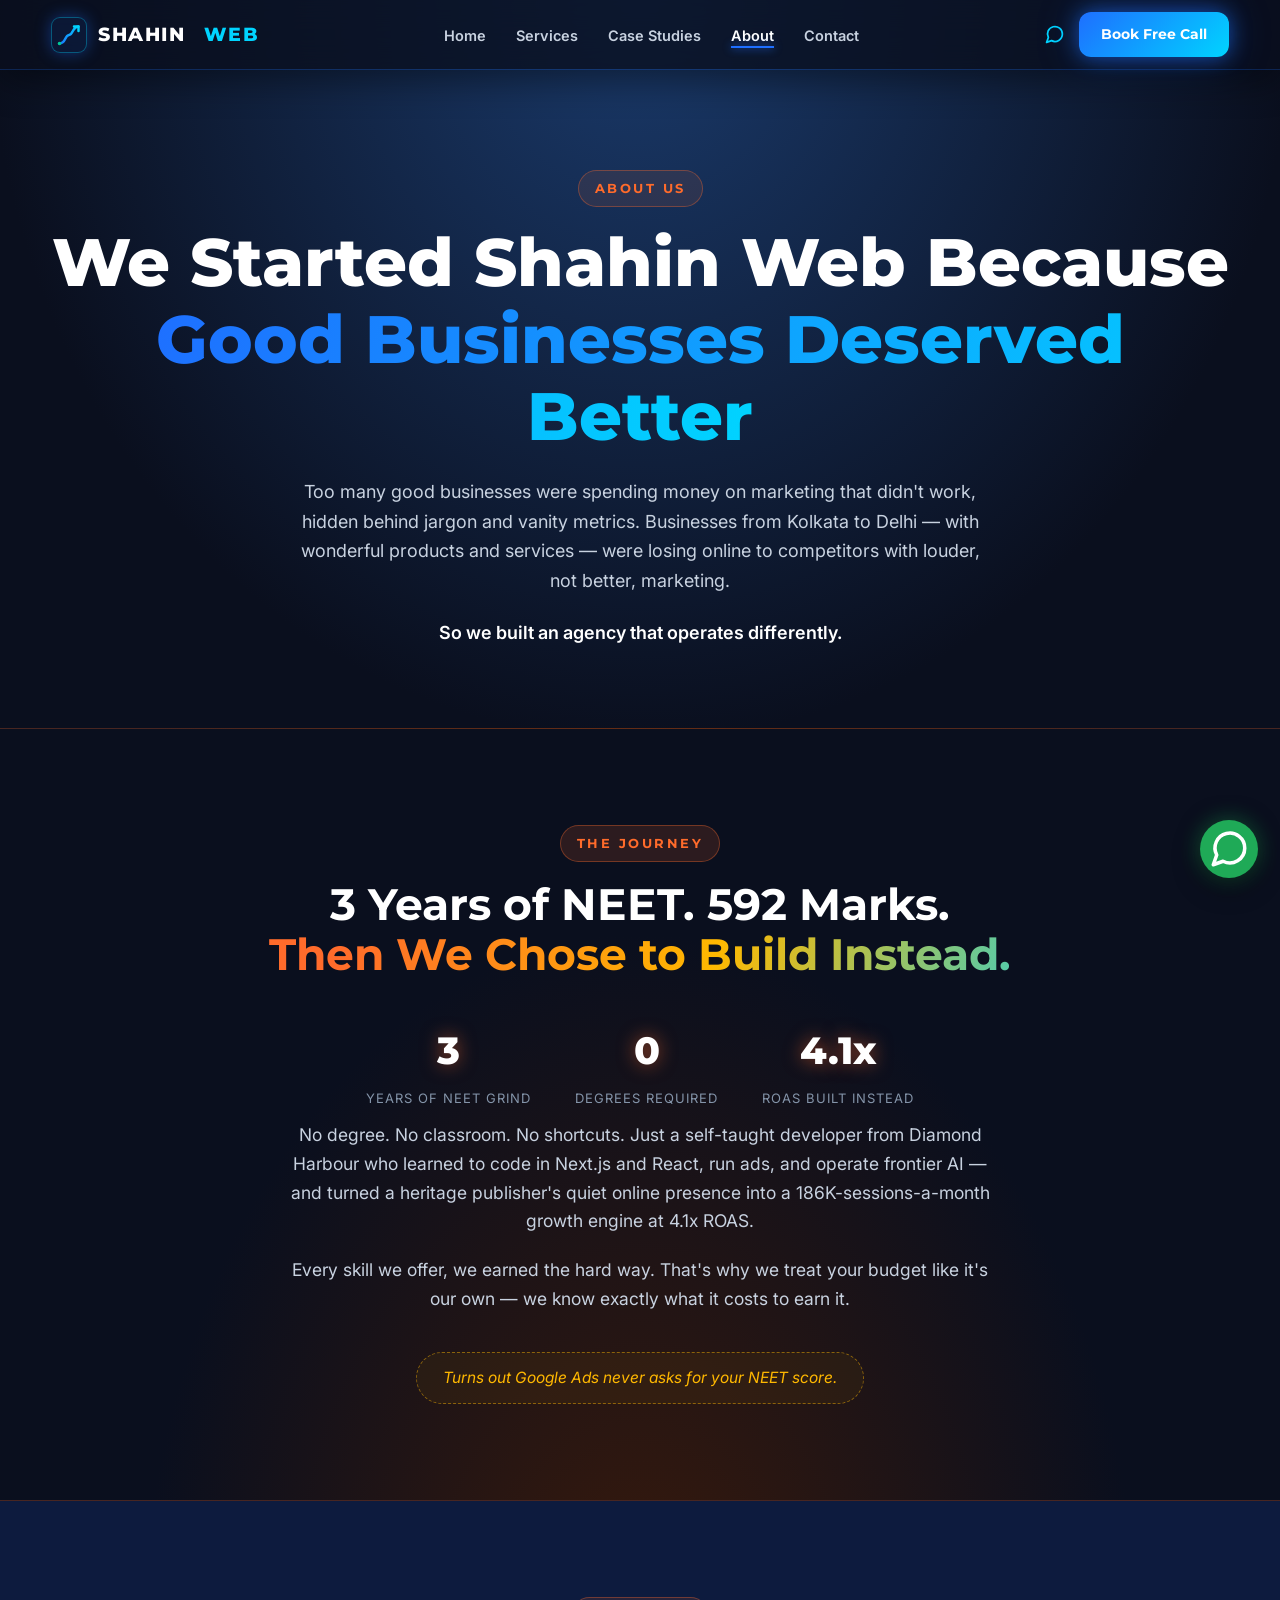
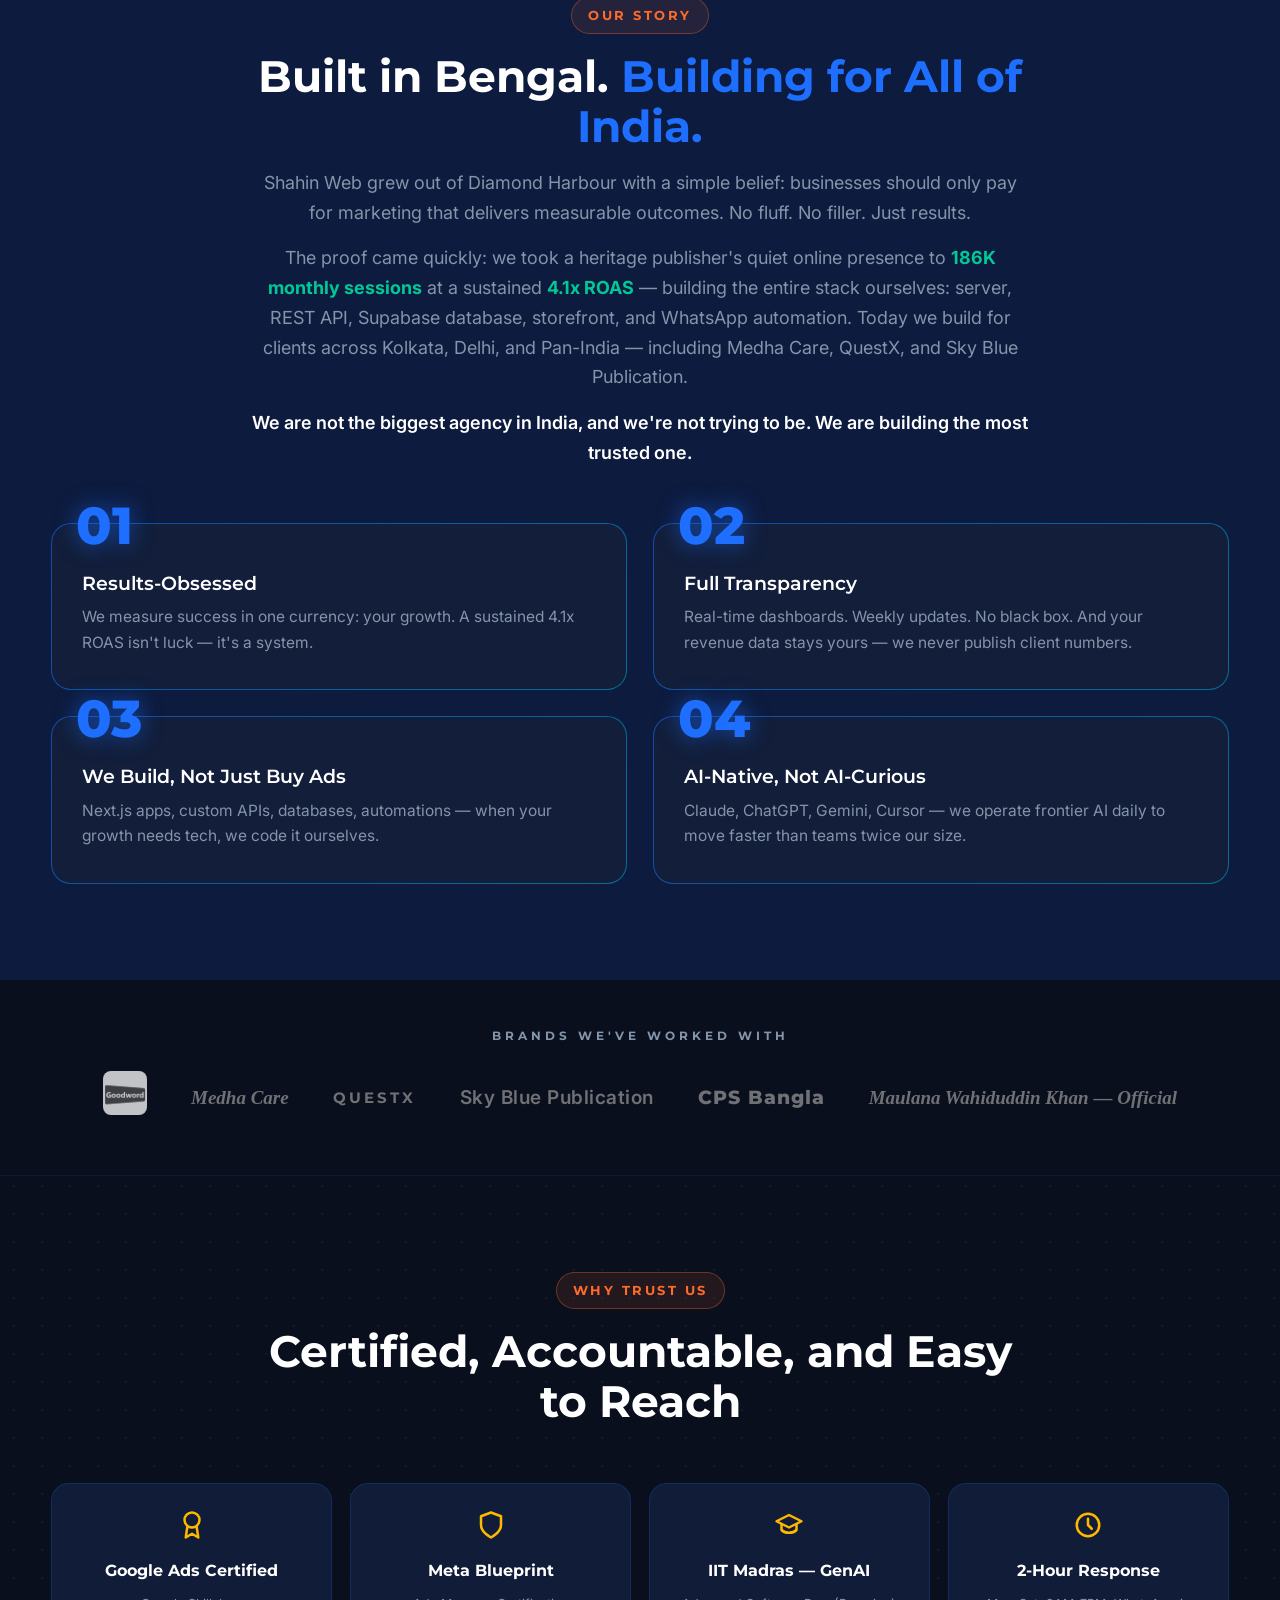
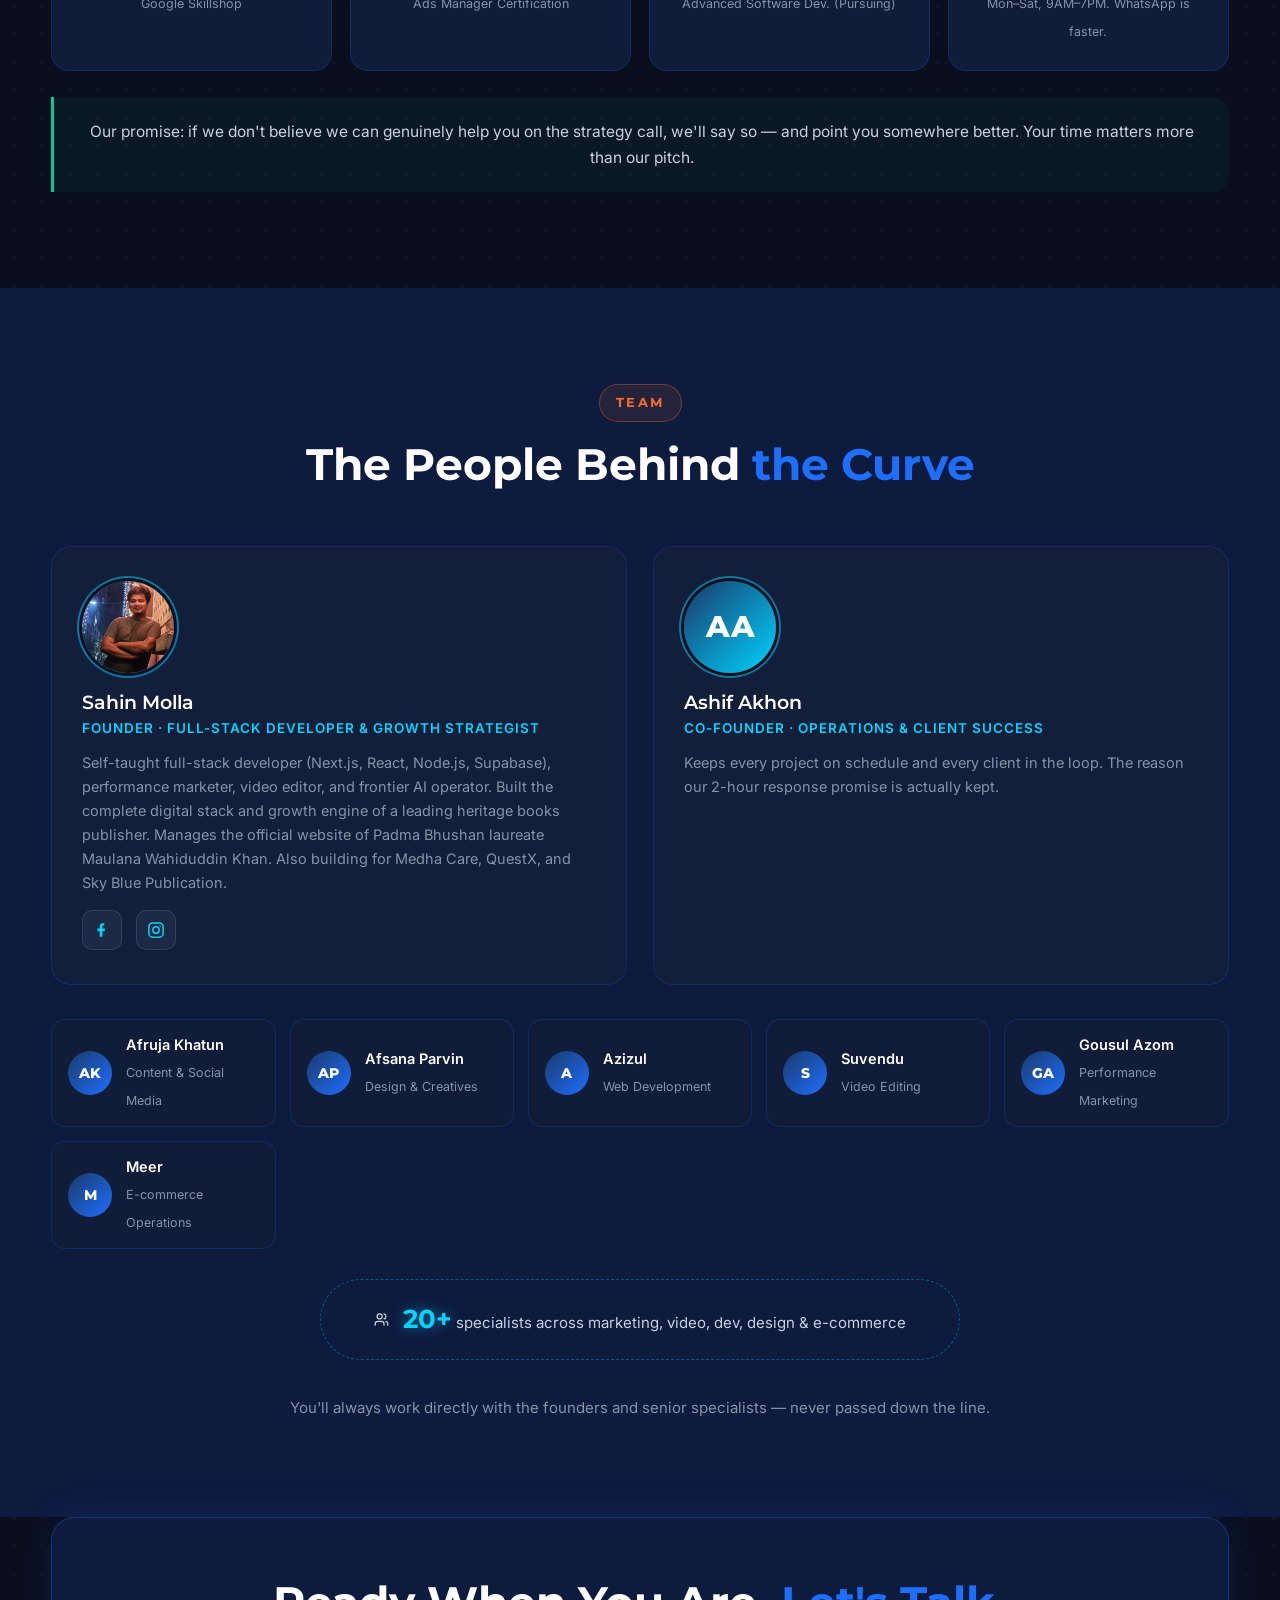
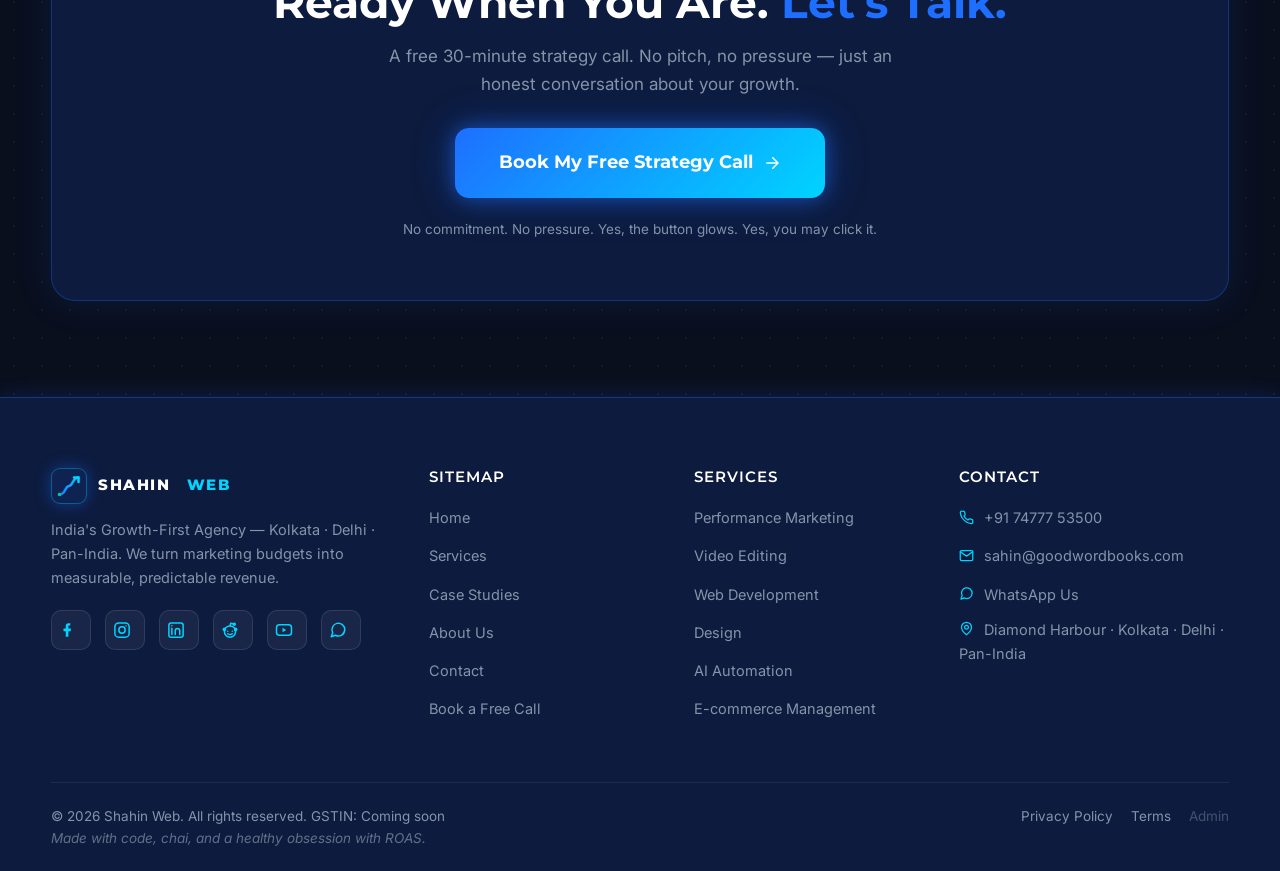
==== about.html @ ce3e5bed "Shahin Web agency website — full site with admin panel" ====
<!DOCTYPE html>
<html lang="en">
<head>
<meta charset="UTF-8">
<meta name="viewport" content="width=device-width, initial-scale=1.0">
<title>About Shahin Web & Sahin Molla — The Story Behind the Curve</title>
<meta name="description" content="From 3 years of NEET to 186K monthly sessions at 4.1x ROAS. The story of Sahin Molla, Ashif Akhon and the 20+ member Shahin Web team. Kolkata · Delhi · Pan-India.">
<meta name="theme-color" content="#0A0F1E">
<link rel="icon" href="data:image/svg+xml,%3Csvg xmlns='http://www.w3.org/2000/svg' viewBox='0 0 48 48'%3E%3Crect width='48' height='48' rx='11' fill='%230A0F1E'/%3E%3Cpath d='M8 38 C20 38 17 24 24 23 C31 22 28 10 40 9' fill='none' stroke='%2300D4FF' stroke-width='5' stroke-linecap='round'/%3E%3Ccircle cx='8' cy='38' r='3.5' fill='%2300C896'/%3E%3C/svg%3E">
<link rel="preconnect" href="https://fonts.googleapis.com">
<link href="https://fonts.googleapis.com/css2?family=Montserrat:wght@700;800&family=Inter:wght@400;500;600&display=swap" rel="stylesheet">
<link rel="stylesheet" href="assets/style.css">
<script type="application/ld+json">
{
  "@context": "https://schema.org",
  "@graph": [
    {
      "@type": "ProfessionalService",
      "@id": "#shahinweb",
      "name": "Shahin Web",
      "slogan": "We Turn Marketing Budgets Into Predictable Revenue",
      "description": "Digital growth agency: performance marketing, video editing, Next.js & React development, design, AI automation, and e-commerce management.",
      "email": "sahin@goodwordbooks.com",
      "telephone": "+917477753500",
      "areaServed": ["Kolkata", "Delhi", "West Bengal", "India"],
      "address": { "@type": "PostalAddress", "addressLocality": "Diamond Harbour", "addressRegion": "West Bengal", "addressCountry": "IN" },
      "founder": { "@id": "#sahin" },
      "sameAs": ["https://www.facebook.com/iamsahin82", "https://www.instagram.com/iamsahin82/"]
    },
    {
      "@type": "Person",
      "@id": "#sahin",
      "name": "Sahin Molla",
      "alternateName": "iamsahin82",
      "jobTitle": "Founder · Full-Stack Developer & Growth Strategist",
      "description": "Self-taught full-stack developer (Next.js, React, Node.js, Supabase), performance marketer, video editor and AI operator. Built a heritage publisher's digital growth engine (186K monthly sessions, 4.1x ROAS). Manages the official website of Padma Bhushan laureate Maulana Wahiduddin Khan.",
      "knowsAbout": ["Performance Marketing", "Video Editing", "Next.js", "React", "Node.js", "Supabase", "Design", "AI Automation", "E-commerce Management", "SEO"],
      "worksFor": { "@id": "#shahinweb" },
      "homeLocation": { "@type": "Place", "name": "Diamond Harbour, West Bengal, India" },
      "sameAs": ["https://www.facebook.com/iamsahin82", "https://www.instagram.com/iamsahin82/"]
    }
  ]
}
</script>
</head>
<body>
<header class="nav scrolled nav-static">
  <div class="container nav-inner">
    <a href="index.html" class="logo"><span class="logo-mark logo-mark--svg"><svg viewBox="0 0 48 48" xmlns="http://www.w3.org/2000/svg"><defs><linearGradient id="lgmn" x1="0" y1="48" x2="48" y2="0" gradientUnits="userSpaceOnUse"><stop offset="0" stop-color="#1E6FFF"/><stop offset="1" stop-color="#00D4FF"/></linearGradient></defs><path d="M5 41 C18 41 15 25 24 24 C33 23 30 8 43 7" fill="none" stroke="url(#lgmn)" stroke-width="5" stroke-linecap="round"/><path d="M34 7 L43 7 L43 16" fill="none" stroke="#00D4FF" stroke-width="5" stroke-linecap="round" stroke-linejoin="round"/><circle cx="5" cy="41" r="3.5" fill="#00C896"/></svg></span>SHAHIN&nbsp;<span class="logo-web">WEB</span></a>
    <ul class="nav-links">
      <li><a href="index.html">Home</a></li>
      <li><a href="services.html">Services</a></li>
      <li><a href="case-studies.html">Case Studies</a></li>
      <li><a href="about.html" class="active">About</a></li>
      <li><a href="contact.html">Contact</a></li>
    </ul>
    <div class="nav-cta">
      <a href="#" data-wa-link class="wa-icon-link" title="WhatsApp us" target="_blank" rel="noopener"><svg class="ic" aria-hidden="true"><use href="#i-chat"/></svg></a>
      <a href="book-call.html" class="btn btn-primary btn-pulse btn-nav-desktop">Book Free Call</a>
      <button class="hamburger" aria-label="Menu"><span></span><span></span><span></span></button>
    </div>
  </div>
</header>
<nav class="mobile-menu">
  <a href="index.html">Home</a>
  <a href="services.html">Services</a>
  <a href="case-studies.html">Case Studies</a>
  <a href="about.html">About</a>
  <a href="contact.html">Contact</a>
  <a href="book-call.html" class="btn btn-primary" style="margin-top:18px">Book Free Call</a>
</nav>

<section class="page-hero">
  <div class="container">
    <span class="kicker">About Us</span>
    <h1>We Started Shahin Web Because<br><span style="background:linear-gradient(110deg,#1E6FFF,#00D4FF);-webkit-background-clip:text;background-clip:text;color:transparent">Good Businesses Deserved Better</span></h1>
    <p>Too many good businesses were spending money on marketing that didn't work, hidden behind jargon and vanity metrics. Businesses from Kolkata to Delhi &mdash; with wonderful products and services &mdash; were losing online to competitors with louder, not better, marketing.</p>
    <p style="color:#fff;font-weight:600">So we built an agency that operates differently.</p>
  </div>
</section>

<section class="story-band">
  <div class="container">
    <span class="kicker reveal" data-bind="story_kicker">The Journey</span>
    <h2 class="reveal"><span data-bind="story_h1">3 Years of NEET. 592 Marks.</span><br><span class="flame" data-bind="story_h2">Then We Chose to Build Instead.</span></h2>
    <div class="story-stats reveal reveal-d1">
      <div class="story-stat"><b>3</b><span>Years of NEET grind</span></div>
      <div class="story-stat"><b>0</b><span>Degrees required</span></div>
      <div class="story-stat"><b>4.1x</b><span>ROAS built instead</span></div>
    </div>
    <p class="reveal reveal-d2" data-bind="story_p1"></p>
    <p class="reveal reveal-d2" data-bind="story_p2"></p>
    <span class="story-funny reveal reveal-d3" data-bind="story_funny"></span>
  </div>
</section>

<section class="section-alt">
  <div class="container">
    <div class="section-head reveal">
      <span class="kicker">Our Story</span>
      <h2>Built in Bengal. <span class="accent">Building for All of India.</span></h2>
      <p>Shahin Web grew out of Diamond Harbour with a simple belief: businesses should only pay for marketing that delivers measurable outcomes. No fluff. No filler. Just results.</p>
      <p>The proof came quickly: we took a heritage publisher's quiet online presence to <strong style="color:var(--green)">186K monthly sessions</strong> at a sustained <strong style="color:var(--green)">4.1x ROAS</strong> &mdash; building the entire stack ourselves: server, REST API, Supabase database, storefront, and WhatsApp automation. Today we build for clients across Kolkata, Delhi, and Pan-India &mdash; including Medha Care, QuestX, and Sky Blue Publication.</p>
      <p style="color:#fff;font-weight:600">We are not the biggest agency in India, and we're not trying to be. We are building the most trusted one.</p>
    </div>
    <div class="grid-2" style="margin-top:50px">
      <div class="card why-card reveal" data-tilt>
        <span class="why-num">01</span>
        <h4>Results-Obsessed</h4>
        <p>We measure success in one currency: your growth. A sustained 4.1x ROAS isn't luck &mdash; it's a system.</p>
      </div>
      <div class="card why-card reveal reveal-d1" data-tilt>
        <span class="why-num">02</span>
        <h4>Full Transparency</h4>
        <p>Real-time dashboards. Weekly updates. No black box. And your revenue data stays yours &mdash; we never publish client numbers.</p>
      </div>
      <div class="card why-card reveal" data-tilt>
        <span class="why-num">03</span>
        <h4>We Build, Not Just Buy Ads</h4>
        <p>Next.js apps, custom APIs, databases, automations &mdash; when your growth needs tech, we code it ourselves.</p>
      </div>
      <div class="card why-card reveal reveal-d1" data-tilt>
        <span class="why-num">04</span>
        <h4>AI-Native, Not AI-Curious</h4>
        <p>Claude, ChatGPT, Gemini, Cursor &mdash; we operate frontier AI daily to move faster than teams twice our size.</p>
      </div>
    </div>
  </div>
</section>

<div class="clients-strip">
  <p class="strip-title" data-bind="clients_head">BRANDS WE'VE WORKED WITH</p>
  <div class="container clients-wall" data-clients></div>
</div>


<section >
  <div class="container">
    <div class="section-head reveal">
      <span class="kicker">Why Trust Us</span>
      <h2 data-bind="cred_head">Certified, Accountable, and Easy to Reach</h2>
    </div>
    <div class="cred-grid">
      <div class="cred-card reveal"><svg class="ic" aria-hidden="true"><use href="#i-award"/></svg><b data-bind="cred1_t">Google Ads Certified</b><span data-bind="cred1_s">Google Skillshop</span></div>
      <div class="cred-card reveal reveal-d1"><svg class="ic" aria-hidden="true"><use href="#i-shield"/></svg><b data-bind="cred2_t">Meta Blueprint</b><span data-bind="cred2_s">Ads Manager Certification</span></div>
      <div class="cred-card reveal reveal-d2"><svg class="ic" aria-hidden="true"><use href="#i-grad"/></svg><b data-bind="cred3_t">IIT Madras &mdash; GenAI</b><span data-bind="cred3_s">Advanced Software Dev. (Pursuing)</span></div>
      <div class="cred-card reveal reveal-d3"><svg class="ic" aria-hidden="true"><use href="#i-clock"/></svg><b data-bind="cred4_t">2-Hour Response</b><span data-bind="cred4_s">Mon&ndash;Sat, 9AM&ndash;7PM</span></div>
    </div>
    <p class="promise-band reveal" data-bind="promise">Our promise: if we don't believe we can genuinely help you, we'll say so on the call &mdash; and point you somewhere better.</p>
  </div>
</section>

<section class="section-alt">
  <div class="container">
    <div class="section-head reveal">
      <span class="kicker">Team</span>
      <h2>The People Behind <span class="accent">the Curve</span></h2>
    </div>
    <div class="founders-grid">
      <div class="card team-card reveal" data-tilt>
        <div class="team-photo">SM<img src="assets/img/sahin.jpg" alt="Sahin Molla" loading="lazy" onerror="this.remove()"></div>
        <h4 data-bind="founder_name">Sahin Molla</h4>
        <div class="team-role" data-bind="founder_title">Founder &middot; Full-Stack Developer &amp; Growth Strategist</div>
        <p data-bind="founder_bio"></p>
        <div class="social-row" style="margin-top:16px">
          <a data-social="fb" href="#" title="Facebook"><svg class="ic" aria-hidden="true"><use href="#i-fb"/></svg></a>
          <a data-social="insta" href="#" title="Instagram"><svg class="ic" aria-hidden="true"><use href="#i-ig"/></svg></a>
        </div>
      </div>
      <div class="card team-card reveal reveal-d1" data-tilt>
        <div class="team-photo" style="background:linear-gradient(135deg,#1A3A6B,#00D4FF)">AA<img src="assets/img/team/ashif.jpg" alt="Ashif Akhon" loading="lazy" onerror="this.remove()"></div>
        <h4 data-bind="cofounder_name">Ashif Akhon</h4>
        <div class="team-role" data-bind="cofounder_title">Co-Founder &middot; Operations &amp; Client Success</div>
        <p data-bind="cofounder_bio"></p>
      </div>
    </div>
    <div class="member-grid" data-team></div>
    <div class="team-count-band reveal"><svg class="ic" aria-hidden="true"><use href="#i-users"/></svg><span><b data-bind="team_count">20+</b> <span data-bind="team_count_label">specialists across marketing, video, dev, design &amp; e-commerce</span></span></div>
    <p class="team-note reveal" data-bind="team_note"></p>
  </div>
</section>

<section style="padding-top:0">
  <div class="container">
    <div class="cta-band reveal">
      <h2 style="margin-bottom:14px">Ready When You Are. <span class="accent">Let's Talk.</span></h2>
      <p style="max-width:560px;margin:0 auto 30px;color:var(--mid)">A free 30-minute strategy call. No pitch, no pressure — just an honest conversation about your growth.</p>
      <a href="book-call.html" class="btn btn-primary btn-pulse btn-lg">Book My Free Strategy Call <svg class="ic" aria-hidden="true"><use href="#i-right"/></svg></a>
      <p class="micro" style="margin-top:18px;color:var(--mid);font-size:13.5px" data-bind="cta_micro">No commitment. No pressure.</p>
    </div>
  </div>
</section>

<footer>
  <div class="container">
    <div class="footer-grid">
      <div>
        <a href="index.html" class="logo"><span class="logo-mark logo-mark--svg"><svg viewBox="0 0 48 48" xmlns="http://www.w3.org/2000/svg"><defs><linearGradient id="lgmf" x1="0" y1="48" x2="48" y2="0" gradientUnits="userSpaceOnUse"><stop offset="0" stop-color="#1E6FFF"/><stop offset="1" stop-color="#00D4FF"/></linearGradient></defs><path d="M5 41 C18 41 15 25 24 24 C33 23 30 8 43 7" fill="none" stroke="url(#lgmf)" stroke-width="5" stroke-linecap="round"/><path d="M34 7 L43 7 L43 16" fill="none" stroke="#00D4FF" stroke-width="5" stroke-linecap="round" stroke-linejoin="round"/><circle cx="5" cy="41" r="3.5" fill="#00C896"/></svg></span>SHAHIN&nbsp;<span class="logo-web">WEB</span></a>
        <p class="footer-tagline" data-bind="footer_tagline">India's Growth-First Agency.</p>
        <div class="social-row">
          <a data-social="fb" href="#" title="Facebook"><svg class="ic" aria-hidden="true"><use href="#i-fb"/></svg></a>
          <a data-social="insta" href="#" title="Instagram"><svg class="ic" aria-hidden="true"><use href="#i-ig"/></svg></a>
          <a data-social="li" href="#" title="LinkedIn"><svg class="ic" aria-hidden="true"><use href="#i-li"/></svg></a>
          <a data-social="reddit" href="#" title="Reddit"><svg class="ic" aria-hidden="true"><use href="#i-reddit"/></svg></a>
          <a data-social="yt" href="#" title="YouTube"><svg class="ic" aria-hidden="true"><use href="#i-yt"/></svg></a>
          <a data-wa-link href="#" title="WhatsApp" target="_blank" rel="noopener"><svg class="ic" aria-hidden="true"><use href="#i-chat"/></svg></a>
        </div>
      </div>
      <div>
        <h4>Sitemap</h4>
        <ul>
          <li><a href="index.html">Home</a></li>
          <li><a href="services.html">Services</a></li>
          <li><a href="case-studies.html">Case Studies</a></li>
          <li><a href="about.html">About Us</a></li>
          <li><a href="contact.html">Contact</a></li>
          <li><a href="book-call.html">Book a Free Call</a></li>
        </ul>
      </div>
      <div>
        <h4>Services</h4>
        <ul>
          <li><a href="services.html">Performance Marketing</a></li>
          <li><a href="services.html">Video Editing</a></li>
          <li><a href="services.html">Web Development</a></li>
          <li><a href="services.html">Design</a></li>
          <li><a href="services.html">AI Automation</a></li>
          <li><a href="services.html">E-commerce Management</a></li>
        </ul>
      </div>
      <div>
        <h4>Contact</h4>
        <ul>
          <li><a href="#" data-tel-link><svg class="ic" aria-hidden="true"><use href="#i-phone"/></svg> <span data-bind="phone">+91 74777 53500</span></a></li>
          <li><a href="#" data-mail-link><svg class="ic" aria-hidden="true"><use href="#i-mail"/></svg> <span data-bind="email">sahin@goodwordbooks.com</span></a></li>
          <li><a href="#" data-wa-link target="_blank" rel="noopener"><svg class="ic" aria-hidden="true"><use href="#i-chat"/></svg> WhatsApp Us</a></li>
          <li><p><svg class="ic" aria-hidden="true"><use href="#i-pin"/></svg> <span data-bind="address">Diamond Harbour &middot; Kolkata &middot; Delhi &middot; Pan-India</span></p></li>
        </ul>
      </div>
    </div>
    <div class="footer-bottom">
      <span>&copy; <span class="year">2026</span> Shahin Web. All rights reserved. <span data-bind="gst"></span><br><em style="opacity:.7" data-bind="footer_funny"></em></span>
      <span><a href="#">Privacy Policy</a><a href="#">Terms</a><a href="admin.html" style="opacity:.45">Admin</a></span>
    </div>
  </div>
</footer>
<a href="#" data-wa-link class="wa-float" target="_blank" rel="noopener" title="Chat on WhatsApp"><svg class="ic ic-lg" aria-hidden="true"><use href="#i-chat"/></svg></a>
<script src="assets/schema.js"></script>
<script src="assets/main.js"></script>
</body>
</html>
---- assets/style.css ----
/* ============================================================
   SHAHIN WEB — 3D Dark Design System
   Built from ShahinWeb Website Blueprint 2026
   ============================================================ */

:root {
  --abyss: #0A0F1E;
  --navy: #0D1B3E;
  --mid-navy: #1A3A6B;
  --blue: #1E6FFF;
  --cyan: #00D4FF;
  --orange: #FF6B2B;
  --gold: #FFB800;
  --green: #00C896;
  --white: #FFFFFF;
  --light: #C8D2E0;
  --mid: #8494A9;
  --dark-gray: #2A3347;
  --glass: rgba(13, 27, 62, 0.6);
  --glass-border: rgba(30, 111, 255, 0.3);
  --font-head: 'Montserrat', 'Segoe UI', sans-serif;
  --font-body: 'Inter', 'Segoe UI', sans-serif;
  --ease: cubic-bezier(0.4, 0, 0.2, 1);
}

* { margin: 0; padding: 0; box-sizing: border-box; }
html { scroll-behavior: smooth; }
body {
  background: var(--abyss);
  color: var(--light);
  font-family: var(--font-body);
  font-size: 17px;
  line-height: 1.65;
  overflow-x: hidden;
}
::selection { background: var(--blue); color: #fff; }

h1, h2, h3, h4 { font-family: var(--font-head); color: var(--white); line-height: 1.15; }
h1 { font-size: clamp(36px, 5.2vw, 68px); font-weight: 800; }
h2 { font-size: clamp(28px, 3.4vw, 46px); font-weight: 700; }
h3 { font-size: clamp(22px, 2.2vw, 30px); font-weight: 700; color: var(--gold); }
h4 { font-size: clamp(18px, 1.5vw, 22px); font-weight: 600; color: var(--cyan); }
p  { color: var(--light); }
a  { color: var(--cyan); text-decoration: none; transition: color .25s; }
a:hover { color: var(--white); }
img { max-width: 100%; }

.accent  { color: var(--blue); }
.cyan-t  { color: var(--cyan); }
.gold-t  { color: var(--gold); }
.green-t { color: var(--green); }
.glow-cyan { text-shadow: 0 0 10px #00D4FF, 0 0 22px rgba(0,212,255,.4); }

.container { width: min(1180px, 92%); margin: 0 auto; }
section { padding: 96px 0; position: relative; }
.section-alt { background: var(--navy); }

.kicker {
  display: inline-block;
  font-family: var(--font-head);
  font-size: 13px; font-weight: 700;
  letter-spacing: 2.5px; text-transform: uppercase;
  color: var(--orange);
  background: rgba(255, 107, 43, .1);
  border: 1px solid rgba(255, 107, 43, .35);
  padding: 7px 16px; border-radius: 100px;
  margin-bottom: 18px;
}
.section-head { text-align: center; max-width: 780px; margin: 0 auto 56px; }
.section-head p { margin-top: 16px; font-size: 18px; color: var(--mid); }

/* ---------- Buttons ---------- */
.btn {
  display: inline-flex; align-items: center; gap: 10px;
  font-family: var(--font-head); font-weight: 700; font-size: 16px;
  padding: 16px 32px; border-radius: 12px; border: none; cursor: pointer;
  transition: transform .3s var(--ease), box-shadow .3s var(--ease);
  text-decoration: none; white-space: nowrap;
}
.btn-primary {
  background: linear-gradient(135deg, #1E6FFF 0%, #00D4FF 100%);
  color: #fff !important;
  box-shadow: 0 0 20px rgba(30,111,255,.55), 0 0 44px rgba(30,111,255,.28);
  position: relative;
}
.btn-primary:hover { transform: translateY(-3px) scale(1.02); box-shadow: 0 0 26px #1E6FFF, 0 0 60px rgba(30,111,255,.45); }
.btn-pulse { animation: pulse 2.2s infinite; }
@keyframes pulse {
  0%   { box-shadow: 0 0 0 0 rgba(30,111,255,.7), 0 0 20px rgba(30,111,255,.5); }
  70%  { box-shadow: 0 0 0 18px rgba(30,111,255,0), 0 0 20px rgba(30,111,255,.5); }
  100% { box-shadow: 0 0 0 0 rgba(30,111,255,0), 0 0 20px rgba(30,111,255,.5); }
}
.btn-ghost {
  background: transparent; color: var(--light) !important;
  border: 1.5px solid rgba(200,210,224,.35);
}
.btn-ghost:hover { border-color: var(--cyan); color: var(--cyan) !important; transform: translateY(-2px); }
.btn-whatsapp {
  background: #1faa57; color: #fff !important;
  box-shadow: 0 0 18px rgba(31,170,87,.45);
}
.btn-whatsapp:hover { transform: translateY(-3px); box-shadow: 0 0 28px rgba(31,170,87,.65); }
.btn-lg { padding: 20px 44px; font-size: 18px; border-radius: 14px; }

/* ---------- Nav ---------- */
.nav {
  position: fixed; top: 0; left: 0; right: 0; z-index: 100;
  transition: background .35s, box-shadow .35s, backdrop-filter .35s;
  padding: 18px 0;
}
.nav.scrolled {
  background: rgba(10, 15, 30, .78);
  backdrop-filter: blur(18px);
  -webkit-backdrop-filter: blur(18px);
  box-shadow: 0 1px 0 rgba(30,111,255,.25), 0 10px 36px rgba(0,0,0,.45);
  padding: 12px 0;
}
.nav-inner { display: flex; align-items: center; justify-content: space-between; gap: 24px; }
.logo { display: flex; align-items: center; gap: 11px; font-family: var(--font-head); font-weight: 800; font-size: 19px; letter-spacing: 1.5px; color: #fff !important; }
.logo-mark {
  width: 36px; height: 36px; border-radius: 9px; flex: none;
  background: linear-gradient(135deg, #1E6FFF, #00D4FF);
  display: grid; place-items: center;
  font-size: 18px; color: #fff; font-weight: 800;
  box-shadow: 0 0 16px rgba(30,111,255,.6);
  transition: box-shadow .3s;
}
.logo:hover .logo-mark { box-shadow: 0 0 26px rgba(0,212,255,.9); }
.nav-links { display: flex; gap: 30px; list-style: none; }
.nav-links a {
  font-family: var(--font-body); font-weight: 600; font-size: 14.5px;
  color: var(--light); position: relative; padding-bottom: 4px;
}
.nav-links a::after {
  content: ''; position: absolute; left: 0; bottom: 0; height: 2px; width: 0;
  background: var(--blue); box-shadow: 0 0 8px var(--blue);
  transition: width .3s var(--ease);
}
.nav-links a:hover { color: #fff; }
.nav-links a:hover::after, .nav-links a.active::after { width: 100%; }
.nav-links a.active { color: #fff; }
.nav-cta { display: flex; align-items: center; gap: 14px; }
.nav-cta .btn { padding: 11px 22px; font-size: 14px; }
.wa-icon-link { font-size: 21px; line-height: 1; }
.hamburger { display: none; background: none; border: none; cursor: pointer; z-index: 130; }
.hamburger span { display: block; width: 26px; height: 2.5px; background: #fff; margin: 6px 0; border-radius: 2px; transition: .3s; }

.mobile-menu {
  position: fixed; inset: 0; z-index: 120;
  background: rgba(10,15,30,.97); backdrop-filter: blur(20px);
  display: flex; flex-direction: column; align-items: center; justify-content: center; gap: 8px;
  opacity: 0; pointer-events: none; transition: opacity .35s;
}
.mobile-menu.open { opacity: 1; pointer-events: auto; }
.mobile-menu a {
  font-family: var(--font-head); font-size: 26px; font-weight: 700; color: #fff;
  padding: 10px; opacity: 0; transform: translateY(18px);
  transition: opacity .4s var(--ease), transform .4s var(--ease);
}
.mobile-menu.open a { opacity: 1; transform: none; }

/* ---------- Hero ---------- */
.hero {
  min-height: 100vh; display: flex; align-items: center;
  padding: 140px 0 80px; position: relative; overflow: hidden;
  background: radial-gradient(ellipse at 50% 0%, #1A3A6B 0%, #0A0F1E 70%);
}
#particles { position: absolute; inset: 0; z-index: 0; }
.hero-orb {
  position: absolute; z-index: 0; border-radius: 50%;
  filter: blur(90px); opacity: .35; pointer-events: none;
  animation: orbFloat 12s ease-in-out infinite alternate;
}
.orb-1 { width: 480px; height: 480px; background: #1E6FFF; top: -120px; right: -100px; }
.orb-2 { width: 360px; height: 360px; background: #00D4FF; bottom: -140px; left: -120px; animation-delay: -6s; }
@keyframes orbFloat { from { transform: translate(0,0) scale(1);} to { transform: translate(-40px, 40px) scale(1.12);} }

.hero-inner { position: relative; z-index: 2; display: grid; grid-template-columns: 55% 1fr; gap: 48px; align-items: center; }
.hero-badge {
  display: inline-flex; align-items: center; gap: 8px;
  font-size: 13.5px; font-weight: 600; color: var(--cyan);
  background: rgba(0,212,255,.08); border: 1px solid rgba(0,212,255,.3);
  padding: 8px 18px; border-radius: 100px; margin-bottom: 26px;
}
.hero-badge::before { content: ''; width: 7px; height: 7px; border-radius: 50%; background: var(--green); box-shadow: 0 0 10px var(--green); animation: blink 1.8s infinite; }
@keyframes blink { 50% { opacity: .3; } }

.hero h1 .line { display: block; }
.hero h1 .grad {
  background: linear-gradient(110deg, #1E6FFF 10%, #00D4FF 60%, #00C896 110%);
  -webkit-background-clip: text; background-clip: text; color: transparent;
}
.hero-sub { margin: 26px 0 36px; font-size: 19px; max-width: 540px; color: var(--light); }
.hero-ctas { display: flex; gap: 18px; flex-wrap: wrap; align-items: center; }

.trust-strip { display: flex; flex-wrap: wrap; gap: 14px 34px; margin-top: 46px; }
.trust-item { display: flex; align-items: center; gap: 9px; font-size: 14px; font-weight: 600; color: var(--light); }
.trust-item .ti { font-size: 17px; }

/* char reveal */
.char { display: inline-block; opacity: 0; transform: translateY(28px) rotateX(60deg); animation: charIn .65s var(--ease) forwards; }
@keyframes charIn { to { opacity: 1; transform: none; } }

/* Floating 3D dashboard cards */
.hero-visual { position: relative; height: 480px; perspective: 1100px; }
.float-card {
  position: absolute; border-radius: 18px; padding: 22px 26px;
  background: rgba(13, 27, 62, .68);
  backdrop-filter: blur(18px); -webkit-backdrop-filter: blur(18px);
  border: 1px solid rgba(0, 212, 255, .35);
  box-shadow: 0 24px 60px rgba(0,0,0,.5), 0 0 24px rgba(0,212,255,.12) inset;
  transition: transform .25s ease-out;
  will-change: transform;
  animation: floatY 6s ease-in-out infinite alternate;
}
@keyframes floatY { from { margin-top: 0; } to { margin-top: -16px; } }
.float-card .fc-label { font-size: 12px; font-weight: 600; letter-spacing: 1.6px; text-transform: uppercase; color: var(--mid); margin-bottom: 6px; }
.float-card .fc-value { font-family: var(--font-head); font-size: 34px; font-weight: 800; color: #fff; }
.float-card .fc-delta { font-size: 13px; font-weight: 700; color: var(--green); margin-top: 4px; }
.fc-1 { top: 6%;  left: 4%;  z-index: 3; animation-delay: 0s; }
.fc-2 { top: 36%; right: 0;  z-index: 2; animation-delay: -2s; }
.fc-3 { bottom: 4%; left: 14%; z-index: 1; animation-delay: -4s; }
.fc-bars { display: flex; align-items: flex-end; gap: 6px; height: 56px; margin-top: 12px; }
.fc-bars i {
  width: 12px; border-radius: 4px 4px 0 0;
  background: linear-gradient(to top, #1E6FFF, #00D4FF);
  box-shadow: 0 0 10px rgba(30,111,255,.5);
  animation: barGrow 1.4s var(--ease) both;
}
@keyframes barGrow { from { height: 6px !important; opacity: 0; } }
.fc-ring {
  width: 78px; height: 78px; border-radius: 50%;
  background: conic-gradient(var(--green) 0% 78%, rgba(255,255,255,.08) 78% 100%);
  display: grid; place-items: center; margin-top: 10px;
  box-shadow: 0 0 18px rgba(0,200,150,.35);
}
.fc-ring b { width: 58px; height: 58px; border-radius: 50%; background: var(--navy); display: grid; place-items: center; font-family: var(--font-head); color: var(--green); font-size: 15px; }

.scroll-hint {
  position: absolute; bottom: 26px; left: 50%; transform: translateX(-50%); z-index: 2;
  color: var(--mid); font-size: 22px; animation: bounce 1.8s infinite;
}
@keyframes bounce { 0%,100% { transform: translate(-50%, 0);} 50% { transform: translate(-50%, 10px);} }

/* ---------- Trust bar ---------- */
.trust-bar { background: var(--navy); padding: 56px 0; border-top: 1px solid rgba(0,212,255,.15); border-bottom: 1px solid rgba(0,212,255,.15); }
.trust-bar-title { text-align: center; font-size: 14px; letter-spacing: 2px; text-transform: uppercase; color: var(--mid); font-weight: 600; margin-bottom: 34px; }
.stats-row { display: grid; grid-template-columns: repeat(4, 1fr); gap: 20px; }
.stat-card { text-align: center; padding: 10px 16px; position: relative; }
.stat-card + .stat-card::before { content: ''; position: absolute; left: 0; top: 15%; bottom: 15%; width: 1px; background: linear-gradient(to bottom, transparent, rgba(0,212,255,.5), transparent); }
.stat-num {
  font-family: var(--font-head); font-weight: 800;
  font-size: clamp(34px, 3.6vw, 52px); color: #fff;
  text-shadow: 0 0 18px rgba(0,212,255,.45);
}
.stat-num .suffix { color: var(--cyan); }
.stat-label { font-size: 14px; color: var(--mid); font-weight: 500; margin-top: 6px; }

/* ---------- Cards (generic 3D tilt) ---------- */
.card {
  background: #121E3A;
  border: 1px solid rgba(30,111,255,.18);
  border-radius: 20px; padding: 34px 30px;
  transition: transform .35s var(--ease), box-shadow .35s var(--ease), border-color .35s;
  transform-style: preserve-3d;
  position: relative;
}
.card:hover {
  transform: translateY(-8px) scale(1.02);
  border-color: rgba(30,111,255,.6);
  box-shadow: 0 24px 60px rgba(0,0,0,.55), 0 0 30px rgba(30,111,255,.18);
}
.grid-3 { display: grid; grid-template-columns: repeat(3, 1fr); gap: 26px; }
.grid-2 { display: grid; grid-template-columns: repeat(2, 1fr); gap: 26px; }

/* Problem cards */
.pain-card { border-color: rgba(255,107,43,.3); }
.pain-card:hover { border-color: rgba(255,107,43,.7); box-shadow: 0 24px 60px rgba(0,0,0,.55), 0 0 30px rgba(255,107,43,.2); }
.pain-icon { font-size: 38px; margin-bottom: 18px; display: inline-block; transition: transform .35s; }
.pain-card:hover .pain-icon { transform: scale(1.18) rotate(-6deg); }
.pain-card h4 { color: #fff; margin-bottom: 10px; }
.pain-card p { font-size: 15.5px; color: var(--mid); }
.transition-note { text-align: center; max-width: 720px; margin: 52px auto 0; font-size: 18px; color: var(--light); }

/* Service cards */
.service-card .s-icon {
  width: 60px; height: 60px; border-radius: 16px;
  background: linear-gradient(135deg, rgba(30,111,255,.18), rgba(0,212,255,.12));
  border: 1px solid rgba(0,212,255,.3);
  display: grid; place-items: center; font-size: 27px; margin-bottom: 20px;
  transition: transform .35s, box-shadow .35s;
}
.service-card:hover .s-icon { transform: translateY(-4px) scale(1.08); box-shadow: 0 0 22px rgba(0,212,255,.4); }
.service-card h4 { color: #fff; margin-bottom: 8px; }
.service-card p { font-size: 15px; color: var(--mid); margin-bottom: 18px; }
.s-link { font-size: 14.5px; font-weight: 700; color: var(--cyan); }
.s-link:hover { letter-spacing: .4px; }

/* Industry tiles */
.industries-grid { display: grid; grid-template-columns: repeat(auto-fit, minmax(160px, 1fr)); gap: 16px; }
.ind-tile {
  background: var(--glass); backdrop-filter: blur(12px);
  border: 1px solid rgba(30,111,255,.18); border-radius: 16px;
  padding: 26px 14px; text-align: center; cursor: pointer;
  transition: transform .3s var(--ease), box-shadow .3s, border-color .3s;
  color: var(--light); font-weight: 600; font-size: 15px;
}
.ind-tile span { display: block; font-size: 30px; margin-bottom: 10px; }
.ind-tile:hover {
  transform: translateY(-6px);
  border-color: var(--cyan); color: #fff;
  box-shadow: 0 18px 40px rgba(0,0,0,.5), 0 0 24px rgba(0,212,255,.22);
}

/* Case study cards */
.cs-card {
  background: rgba(13,27,62,.6); backdrop-filter: blur(20px);
  border: 1px solid rgba(0,212,255,.3);
}
.cs-tag { font-size: 12.5px; font-weight: 700; letter-spacing: 1.6px; text-transform: uppercase; color: var(--orange); }
.cs-num {
  font-family: var(--font-head); font-weight: 800;
  font-size: clamp(44px, 4vw, 60px); color: var(--green);
  text-shadow: 0 0 22px rgba(0,200,150,.55);
  margin: 12px 0 2px; line-height: 1;
}
.cs-metric { font-size: 13px; font-weight: 700; letter-spacing: 1.8px; text-transform: uppercase; color: #fff; margin-bottom: 16px; }
.cs-card dl { font-size: 14.5px; }
.cs-card dt { color: var(--mid); font-weight: 600; margin-top: 10px; font-size: 12.5px; text-transform: uppercase; letter-spacing: 1px; }
.cs-card dd { color: var(--light); }

/* Process timeline */
.process-row { display: grid; grid-template-columns: repeat(4, 1fr); gap: 18px; position: relative; margin-top: 30px; }
.process-line { position: absolute; top: 37px; left: 12%; right: 12%; height: 2px; background: rgba(255,255,255,.08); z-index: 0; }
.process-line i { display: block; height: 100%; width: 0; background: linear-gradient(90deg, #1E6FFF, #00D4FF); box-shadow: 0 0 12px #1E6FFF; transition: width 1.6s var(--ease); }
.process-step { text-align: center; position: relative; z-index: 1; }
.step-orb {
  width: 74px; height: 74px; margin: 0 auto 20px; border-radius: 50%;
  background: radial-gradient(circle at 32% 30%, #2c66d9, #0D1B3E 72%);
  border: 1.5px solid rgba(30,111,255,.4);
  display: grid; place-items: center;
  font-family: var(--font-head); font-weight: 800; font-size: 20px; color: #fff;
  transition: box-shadow .5s, transform .5s, border-color .5s;
}
.process-step.active .step-orb {
  box-shadow: 0 0 26px rgba(30,111,255,.75), 0 0 56px rgba(30,111,255,.3);
  border-color: var(--cyan); transform: scale(1.08);
}
.process-step h4 { color: #fff; margin-bottom: 8px; }
.process-step p { font-size: 14.5px; color: var(--mid); }

/* Why us */
.why-card { padding-top: 48px; overflow: visible; border: 1px solid transparent;
  background: linear-gradient(#121E3A, #121E3A) padding-box,
              linear-gradient(135deg, rgba(30,111,255,.55), rgba(0,212,255,.45)) border-box; }
.why-num {
  position: absolute; top: -24px; left: 24px;
  font-family: var(--font-head); font-weight: 800; font-size: 52px;
  color: var(--blue); text-shadow: 0 0 22px rgba(30,111,255,.6);
  line-height: 1;
}
.why-card h4 { color: #fff; margin-bottom: 10px; }
.why-card p { font-size: 15.5px; color: var(--mid); }

/* Testimonials */
.testi-card { background: rgba(13,27,62,.6); backdrop-filter: blur(20px); border: 1px solid rgba(30,111,255,.25); }
.testi-quote { font-size: 56px; font-family: Georgia, serif; line-height: .6; color: var(--blue); text-shadow: 0 0 18px rgba(30,111,255,.6); display: block; margin-bottom: 18px; }
.testi-text { font-size: 15.5px; font-style: italic; margin-bottom: 22px; }
.testi-person { display: flex; align-items: center; gap: 14px; }
.testi-avatar {
  width: 52px; height: 52px; border-radius: 50%; flex: none;
  display: grid; place-items: center;
  font-family: var(--font-head); font-weight: 800; color: #fff; font-size: 17px;
  background: linear-gradient(135deg, #1E6FFF, #00C896);
  position: relative;
}
.testi-avatar::after { content: ''; position: absolute; inset: -4px; border-radius: 50%; border: 2px solid transparent; border-top-color: var(--cyan); border-right-color: var(--cyan); animation: spinRing 3.5s linear infinite; }
@keyframes spinRing { to { transform: rotate(360deg); } }
.testi-name { font-weight: 700; color: #fff; font-size: 15px; }
.testi-biz { font-size: 13px; color: var(--mid); }
.stars { color: var(--gold); letter-spacing: 3px; font-size: 15px; text-shadow: 0 0 10px rgba(255,184,0,.6); margin-top: 6px; }

/* Team */
.team-grid { display: grid; grid-template-columns: 1.3fr 1fr 1fr; gap: 26px; align-items: stretch; }
.team-photo {
  width: 92px; height: 92px; border-radius: 50%; margin-bottom: 18px;
  display: grid; place-items: center; font-family: var(--font-head);
  font-size: 30px; font-weight: 800; color: #fff;
  background: linear-gradient(135deg, #1A3A6B, #1E6FFF);
  box-shadow: 0 0 0 3px var(--abyss), 0 0 0 5px rgba(0,212,255,.5);
}
.team-card h4 { color: #fff; }
.team-role { color: var(--cyan); font-size: 13.5px; font-weight: 600; letter-spacing: 1px; text-transform: uppercase; margin: 4px 0 12px; }
.team-card p { font-size: 14.5px; color: var(--mid); }
.team-note { text-align: center; margin-top: 36px; color: var(--mid); font-size: 15px; }

/* FAQ */
.faq-list { max-width: 820px; margin: 0 auto; }
.faq-item { border: 1px solid rgba(30,111,255,.18); border-radius: 14px; margin-bottom: 14px; background: #101C38; overflow: hidden; transition: border-color .3s; }
.faq-item.open { border-color: rgba(30,111,255,.5); }
.faq-q {
  width: 100%; text-align: left; background: none; border: none; cursor: pointer;
  font-family: var(--font-head); font-weight: 700; font-size: 16.5px; color: #fff;
  padding: 20px 24px; display: flex; justify-content: space-between; align-items: center; gap: 16px;
}
.faq-q .chev { transition: transform .35s var(--ease); color: var(--cyan); font-size: 14px; flex: none; }
.faq-item.open .faq-q .chev { transform: rotate(180deg); }
.faq-a { max-height: 0; overflow: hidden; transition: max-height .45s var(--ease); }
.faq-a-inner { padding: 0 24px 22px; border-left: 3px solid var(--blue); margin-left: 24px; box-shadow: -1px 0 12px rgba(30,111,255,.25); font-size: 15.5px; color: var(--light); }

/* Final CTA */
.final-cta {
  text-align: center; padding: 120px 0; overflow: hidden; position: relative;
  background: radial-gradient(ellipse at 50% 100%, #1A3A6B 0%, #0A0F1E 70%);
}
#particles2 { position: absolute; inset: 0; z-index: 0; }
.final-cta .container { position: relative; z-index: 2; }
.final-cta h2 { max-width: 820px; margin: 0 auto 22px; }
.final-cta p { max-width: 620px; margin: 0 auto 38px; font-size: 18px; }
.micro { font-size: 13.5px !important; color: var(--mid) !important; margin-top: 20px !important; }
.wa-line { margin-top: 30px !important; font-size: 16px !important; }
.wa-line a { font-weight: 700; }

/* Footer */
footer {
  background: var(--navy);
  border-top: 1px solid rgba(30,111,255,.35);
  box-shadow: 0 -1px 18px rgba(30,111,255,.18);
  padding: 70px 0 0;
}
.footer-grid { display: grid; grid-template-columns: 1.5fr 1fr 1fr 1.2fr; gap: 40px; padding-bottom: 50px; }
.footer-grid h4 { color: #fff; font-size: 15px; letter-spacing: 1px; text-transform: uppercase; margin-bottom: 18px; }
.footer-grid ul { list-style: none; }
.footer-grid li { margin-bottom: 10px; }
.footer-grid a, .footer-grid p { color: var(--mid); font-size: 14.5px; }
.footer-grid a:hover { color: var(--cyan); }
.footer-tagline { margin-top: 14px; }
.social-row { display: flex; gap: 14px; margin-top: 20px; }
.social-row a {
  width: 40px; height: 40px; border-radius: 10px;
  display: grid; place-items: center; font-size: 17px;
  background: rgba(255,255,255,.05); border: 1px solid rgba(255,255,255,.1);
  transition: all .3s;
}
.social-row a:hover { border-color: var(--cyan); box-shadow: 0 0 16px rgba(0,212,255,.4); transform: translateY(-3px); }
.footer-bottom {
  border-top: 1px solid rgba(255,255,255,.07);
  padding: 22px 0; display: flex; justify-content: space-between; flex-wrap: wrap; gap: 12px;
  font-size: 13.5px; color: var(--mid);
}
.footer-bottom a { color: var(--mid); margin-left: 18px; }

/* Floating WhatsApp */
.wa-float {
  position: fixed; right: 22px; bottom: 22px; z-index: 90;
  width: 58px; height: 58px; border-radius: 50%;
  background: #1faa57; display: grid; place-items: center;
  font-size: 28px; color: #fff; text-decoration: none;
  box-shadow: 0 8px 28px rgba(0,0,0,.45), 0 0 22px rgba(31,170,87,.5);
  animation: waWiggle 4s infinite;
}
@keyframes waWiggle { 0%, 86%, 100% { transform: rotate(0); } 90% { transform: rotate(-12deg);} 94% { transform: rotate(10deg);} 98% { transform: rotate(-6deg);} }
.wa-float:hover { transform: scale(1.1); color: #fff; }

/* Scroll reveal */
.reveal { opacity: 0; transform: translateY(36px); transition: opacity .8s var(--ease), transform .8s var(--ease); }
.reveal.visible { opacity: 1; transform: none; }
.reveal-d1 { transition-delay: .12s; } .reveal-d2 { transition-delay: .24s; }
.reveal-d3 { transition-delay: .36s; } .reveal-d4 { transition-delay: .48s; }

/* Cursor glow */
.cursor-glow {
  position: fixed; z-index: 200; pointer-events: none;
  width: 340px; height: 340px; border-radius: 50%;
  background: radial-gradient(circle, rgba(30,111,255,.10) 0%, transparent 65%);
  transform: translate(-50%, -50%);
  transition: opacity .3s; opacity: 0;
}

/* ---------- Scroll progress + back to top ---------- */
.scroll-progress {
  position: fixed; top: 0; left: 0; height: 3px; width: 0; z-index: 200;
  background: linear-gradient(90deg, #1E6FFF, #00D4FF, #00C896);
  box-shadow: 0 0 12px rgba(0,212,255,.7);
  transition: width .1s linear;
}
.back-top {
  position: fixed; right: 24px; bottom: 94px; z-index: 89;
  width: 48px; height: 48px; border-radius: 50%; border: 1px solid rgba(0,212,255,.4);
  background: rgba(13,27,62,.85); backdrop-filter: blur(10px);
  font-size: 20px; cursor: pointer; color: #fff;
  opacity: 0; pointer-events: none; transform: translateY(14px);
  transition: all .35s var(--ease);
  box-shadow: 0 8px 24px rgba(0,0,0,.4);
}
.back-top.show { opacity: 1; pointer-events: auto; transform: none; }
.back-top:hover { box-shadow: 0 0 22px rgba(0,212,255,.5); transform: translateY(-3px); }

/* ---------- Marquees ---------- */
.marquee {
  overflow: hidden; white-space: nowrap; position: relative;
  padding: 18px 0; user-select: none;
}
.marquee-ticker {
  background: linear-gradient(90deg, #0D1B3E, #12224a 50%, #0D1B3E);
  border-top: 1px solid rgba(0,212,255,.25);
  border-bottom: 1px solid rgba(0,212,255,.25);
  transform: rotate(-1.2deg) scale(1.02);
  margin: 26px 0 8px;
  box-shadow: 0 10px 40px rgba(0,0,0,.35);
}
.marquee-track {
  display: inline-flex; align-items: center; gap: 34px;
  animation: marqueeMove 38s linear infinite;
  will-change: transform;
}
.marquee:hover .marquee-track { animation-play-state: paused; }
@keyframes marqueeMove { from { transform: translateX(0); } to { transform: translateX(-50%); } }
.mq-item {
  font-family: var(--font-head); font-weight: 700; font-size: 16px;
  color: #fff; letter-spacing: .4px;
}
.mq-star { color: var(--cyan); text-shadow: 0 0 10px var(--cyan); font-size: 14px; }

.marquee-tools { padding: 14px 0; }
.marquee-tools .marquee-track { animation-direction: reverse; animation-duration: 46s; }
.tool-chip {
  font-family: var(--font-head); font-weight: 700; font-size: 13.5px;
  color: var(--light); letter-spacing: 1px;
  background: rgba(255,255,255,.04);
  border: 1px solid rgba(30,111,255,.3);
  padding: 9px 20px; border-radius: 100px;
  transition: all .3s;
}
.tool-chip:hover { border-color: var(--cyan); color: #fff; box-shadow: 0 0 18px rgba(0,212,255,.35); }
.tools-strip { padding: 44px 0; background: var(--abyss); border-top: 1px solid rgba(30,111,255,.12); border-bottom: 1px solid rgba(30,111,255,.12); }
.tools-strip .strip-title { text-align: center; font-family: var(--font-head); font-size: 12.5px; font-weight: 700; letter-spacing: 4px; color: var(--mid); margin-bottom: 18px; }
.tools-strip .strip-funny { text-align: center; font-size: 13.5px; color: var(--mid); font-style: italic; margin-top: 16px; }

/* ---------- Portfolio showcase ---------- */
.pf-card {
  display: grid; grid-template-columns: 1.05fr 1fr; gap: 0;
  background: rgba(13,27,62,.55); backdrop-filter: blur(20px);
  border: 1px solid rgba(30,111,255,.25); border-radius: 24px;
  overflow: hidden; margin-bottom: 34px;
  transition: border-color .4s, box-shadow .4s, transform .4s var(--ease);
  position: relative;
}
.pf-card::before {
  content: ''; position: absolute; inset: 0; pointer-events: none;
  background: linear-gradient(115deg, transparent 30%, rgba(0,212,255,.07) 48%, transparent 60%);
  background-size: 250% 100%; background-position: 120% 0;
  transition: background-position 1.1s var(--ease);
}
.pf-card:hover::before { background-position: -50% 0; }
.pf-card:hover { border-color: rgba(0,212,255,.55); box-shadow: 0 30px 80px rgba(0,0,0,.55), 0 0 40px rgba(30,111,255,.15); transform: translateY(-6px); }
.pf-info { padding: 44px 46px; }
.pf-tag { font-size: 12px; font-weight: 700; letter-spacing: 2.4px; text-transform: uppercase; color: var(--orange); }
.pf-name { font-family: var(--font-head); font-weight: 800; font-size: clamp(24px, 2.4vw, 34px); color: #fff; margin: 12px 0 4px; }
.pf-url { font-size: 14px; color: var(--cyan); font-weight: 600; }
.pf-desc { margin-top: 18px; font-size: 15.5px; color: var(--light); }
.pf-stats { display: grid; grid-template-columns: repeat(3, 1fr); gap: 14px; margin-top: 28px; }
.pf-stat { border-left: 2px solid rgba(0,212,255,.45); padding-left: 14px; }
.pf-stat b { display: block; font-family: var(--font-head); font-weight: 800; font-size: 22px; color: var(--green); text-shadow: 0 0 14px rgba(0,200,150,.45); }
.pf-stat span { font-size: 12.5px; color: var(--mid); }
.pf-shot {
  background: radial-gradient(circle at 30% 20%, #1A3A6B, #0A0F1E 75%);
  display: flex; align-items: center; justify-content: center; padding: 40px 34px;
  position: relative; overflow: hidden;
}
.pf-browser {
  width: 100%; max-width: 420px; border-radius: 14px; overflow: hidden;
  border: 1px solid rgba(0,212,255,.35);
  box-shadow: 0 30px 70px rgba(0,0,0,.6), 0 0 30px rgba(30,111,255,.18);
  background: #0D1730;
  transform: perspective(900px) rotateY(-8deg) rotateX(3deg);
  transition: transform .5s var(--ease);
}
.pf-card:hover .pf-browser { transform: perspective(900px) rotateY(0) rotateX(0) scale(1.03); }
.pf-browser-bar { display: flex; align-items: center; gap: 6px; padding: 10px 14px; background: rgba(255,255,255,.05); border-bottom: 1px solid rgba(255,255,255,.07); }
.pf-browser-bar i { width: 10px; height: 10px; border-radius: 50%; }
.pf-browser-bar i:nth-child(1) { background: #ff5f57; } .pf-browser-bar i:nth-child(2) { background: #ffbd2e; } .pf-browser-bar i:nth-child(3) { background: #28c840; }
.pf-browser-url { flex: 1; font-size: 11px; color: var(--mid); background: rgba(0,0,0,.3); border-radius: 6px; padding: 4px 12px; margin-left: 8px; }
.pf-browser-body { padding: 22px; min-height: 190px; }
.pf-skel { border-radius: 6px; background: linear-gradient(90deg, rgba(255,255,255,.06), rgba(0,212,255,.14), rgba(255,255,255,.06)); background-size: 200% 100%; animation: skel 2.4s linear infinite; margin-bottom: 12px; }
@keyframes skel { from { background-position: 200% 0; } to { background-position: -200% 0; } }
.pf-emoji { font-size: 64px; text-align: center; display: block; margin-bottom: 14px; filter: drop-shadow(0 0 18px rgba(0,212,255,.5)); }
.pf-flip .pf-info { order: 2; }
.pf-flip .pf-shot { order: 1; }

/* ---------- Founder story band ---------- */
.story-band {
  position: relative; overflow: hidden; text-align: center;
  background: radial-gradient(ellipse at 50% 120%, #3a1a0b 0%, #0A0F1E 55%);
  border-top: 1px solid rgba(255,107,43,.25);
  border-bottom: 1px solid rgba(255,107,43,.25);
}
.story-band .kicker { background: rgba(255,107,43,.14); }
.story-band h2 .flame {
  background: linear-gradient(110deg, #FF6B2B 10%, #FFB800 60%, #00D4FF 120%);
  -webkit-background-clip: text; background-clip: text; color: transparent;
}
.story-band p { max-width: 720px; margin: 0 auto 20px; font-size: 17.5px; }
.story-funny {
  display: inline-block; margin-top: 18px; font-style: italic; font-size: 15.5px;
  color: var(--gold); border: 1px dashed rgba(255,184,0,.45);
  padding: 12px 26px; border-radius: 100px; background: rgba(255,184,0,.05);
}
.story-stats { display: flex; justify-content: center; gap: 44px; margin: 40px 0 10px; flex-wrap: wrap; }
.story-stat b { display: block; font-family: var(--font-head); font-weight: 800; font-size: 38px; color: #fff; text-shadow: 0 0 18px rgba(255,107,43,.55); }
.story-stat span { font-size: 13px; color: var(--mid); letter-spacing: 1px; text-transform: uppercase; }

/* ---------- Cursor dot + ring ---------- */
.cur-dot {
  position: fixed; z-index: 301; pointer-events: none;
  width: 7px; height: 7px; border-radius: 50%;
  background: var(--cyan); box-shadow: 0 0 10px var(--cyan);
  transform: translate(-50%, -50%); opacity: 0;
  transition: opacity .3s, width .25s, height .25s, background .25s;
}
.cur-dot.cur-active { width: 11px; height: 11px; background: var(--gold); box-shadow: 0 0 14px var(--gold); }
.cur-ring {
  position: fixed; z-index: 300; pointer-events: none;
  width: 34px; height: 34px; border-radius: 50%;
  border: 1.5px solid rgba(0,212,255,.55);
  transform: translate(-50%, -50%); opacity: 0;
  transition: opacity .3s, width .3s var(--ease), height .3s var(--ease), border-color .3s;
}
.cur-ring.cur-active { width: 58px; height: 58px; border-color: rgba(255,184,0,.8); box-shadow: 0 0 18px rgba(255,184,0,.25); }

/* ---------- New logo (SVG curve mark) ---------- */
.logo-mark--svg {
  background: rgba(30,111,255,.1) !important;
  border: 1px solid rgba(0,212,255,.35);
  box-shadow: 0 0 16px rgba(30,111,255,.4);
}
.logo-mark--svg svg { width: 24px; height: 24px; display: block; }
.logo:hover .logo-mark--svg { box-shadow: 0 0 26px rgba(0,212,255,.85); }
.logo .logo-web { color: var(--cyan); }

/* ---------- Clients logo wall ---------- */
.clients-strip { padding: 46px 0 50px; text-align: center; background: var(--abyss); border-bottom: 1px solid rgba(30,111,255,.1); }
.clients-strip .strip-title { font-family: var(--font-head); font-size: 12px; font-weight: 700; letter-spacing: 4px; color: var(--mid); margin-bottom: 26px; }
.clients-wall { display: flex; flex-wrap: wrap; justify-content: center; gap: 18px 44px; align-items: center; }
.client-logo {
  font-size: 19px; color: var(--mid); opacity: .75; white-space: nowrap;
  transition: all .35s; cursor: default; filter: grayscale(1);
}
.client-logo:hover { color: #fff; opacity: 1; filter: none; text-shadow: 0 0 16px rgba(0,212,255,.5); transform: translateY(-3px); }
.c-style-0 { font-family: var(--font-head); font-weight: 800; letter-spacing: 1px; }
.c-style-1 { font-family: Georgia, serif; font-style: italic; font-weight: 600; }
.c-style-2 { font-family: var(--font-head); font-weight: 700; text-transform: uppercase; font-size: 15px; letter-spacing: 3px; }
.c-style-3 { font-family: var(--font-body); font-weight: 600; letter-spacing: .5px; }

/* ---------- Growth graph (scroll-drawn) ---------- */
.growth-graph {
  background: linear-gradient(180deg, var(--abyss) 0%, #0C1530 50%, var(--abyss) 100%);
  overflow: hidden;
}
.gg-wrap { position: relative; margin-top: 30px; }
.gg-svg { width: 100%; height: auto; display: block; }
.gg-grid { stroke: rgba(255,255,255,.05); stroke-width: 1; }
.gg-line {
  fill: none; stroke: url(#ggGrad); stroke-width: 4; stroke-linecap: round;
  filter: drop-shadow(0 0 8px rgba(0,212,255,.6));
}
.gg-area { fill: url(#ggArea); opacity: .1; transition: opacity .2s; }
.gg-dot { fill: #fff; filter: drop-shadow(0 0 8px #00D4FF); }
.gg-halo { fill: none; stroke: rgba(0,212,255,.5); stroke-width: 2; animation: haloPulse 1.8s infinite; }
@keyframes haloPulse { 0% { r: 10; opacity: 1; } 100% { r: 26; opacity: 0; } }
.gg-labels { display: flex; justify-content: space-between; margin-top: 14px; font-size: 13.5px; color: var(--mid); font-weight: 600; }
.gg-labels .end { color: var(--green); }
.gg-counter {
  position: absolute; top: 4%; right: 3%;
  font-family: var(--font-head); font-weight: 800; font-size: clamp(30px, 4vw, 54px);
  color: var(--green); text-shadow: 0 0 24px rgba(0,200,150,.6);
}
.gg-counter small { display: block; font-size: 12px; color: var(--mid); letter-spacing: 2px; font-weight: 600; }
.gg-funny { text-align: center; margin-top: 22px; font-size: 13.5px; color: var(--mid); font-style: italic; }

/* ---------- Photos (founder / MWK) ---------- */
.team-photo { position: relative; overflow: hidden; }
.team-photo img { position: absolute; inset: 0; width: 100%; height: 100%; object-fit: cover; border-radius: 50%; }
.pf-photo {
  width: 132px; height: 132px; border-radius: 50%; object-fit: cover; object-position: top;
  display: block; margin: 0 auto 14px;
  border: 2px solid rgba(0,212,255,.5);
  box-shadow: 0 0 26px rgba(0,212,255,.3), 0 14px 34px rgba(0,0,0,.5);
}
.tool-chip { display: inline-flex; align-items: center; gap: 9px; }
.tool-chip img { width: 17px; height: 17px; display: block; }

/* ---------- Mini clients card ---------- */
.also-building {
  margin-top: 6px; text-align: center; padding: 26px 30px;
  border: 1px dashed rgba(0,212,255,.35); border-radius: 18px;
  background: rgba(13,27,62,.35);
}
.also-building .pf-tag { display: block; margin-bottom: 10px; }
.also-building p { font-size: 15px; color: var(--light); max-width: 760px; margin: 0 auto; }

/* ---------- Icon system ---------- */
.ic {
  width: 1em; height: 1em; display: inline-block; vertical-align: -0.12em;
  stroke: currentColor; fill: none; stroke-width: 2;
  stroke-linecap: round; stroke-linejoin: round; flex: none;
}
.ic-lg { width: 1.5em; height: 1.5em; }

/* ---------- Dots background (professional grid) ---------- */
body {
  background-image: radial-gradient(rgba(140, 170, 220, 0.07) 1px, transparent 1.4px);
  background-size: 28px 28px;
}
.section-alt, .trust-bar, footer, .clients-strip, .tools-strip { background-image: none; }

/* ---------- Preloader (skeleton) ---------- */
.preloader {
  position: fixed; inset: 0; z-index: 500;
  background: var(--abyss);
  display: grid; place-items: center;
  transition: opacity .5s var(--ease);
}
.preloader.pre-done { opacity: 0; pointer-events: none; }
.pre-inner { display: flex; flex-direction: column; align-items: center; gap: 14px; }
.pre-logo { width: 64px; height: 64px; animation: preFloat 1.2s ease-in-out infinite alternate; filter: drop-shadow(0 0 18px rgba(0,212,255,.6)); }
@keyframes preFloat { from { transform: translateY(0); } to { transform: translateY(-8px); } }
.pre-skel {
  height: 12px; border-radius: 6px;
  background: linear-gradient(90deg, rgba(255,255,255,.05), rgba(0,212,255,.18), rgba(255,255,255,.05));
  background-size: 200% 100%;
  animation: skel 1.6s linear infinite;
}

/* ---------- Center rope line ---------- */
.rope-line {
  position: fixed; inset: 0; z-index: 0; pointer-events: none;
  display: flex; justify-content: center; opacity: .5;
}
.rope-line svg { width: min(60vw, 760px); height: 100%; overflow: visible; }
.rope-path {
  stroke: url(#ggGrad), #1E6FFF; stroke: #1E6FFF;
  stroke-width: 2; stroke-linecap: round;
  filter: drop-shadow(0 0 6px rgba(30,111,255,.55));
  opacity: .55;
}
section, .trust-bar, .marquee-ticker, .clients-strip, .tools-strip, footer { position: relative; z-index: 1; }

/* ---------- Lead Catcher game ---------- */
.game-zone { text-align: center; }
.game-area {
  position: relative; height: 380px; margin-top: 36px;
  border: 1px dashed rgba(0,212,255,.35); border-radius: 24px;
  background:
    radial-gradient(rgba(0,212,255,.06) 1px, transparent 1.4px),
    linear-gradient(180deg, rgba(13,27,62,.5), rgba(10,15,30,.7));
  background-size: 24px 24px, 100% 100%;
  overflow: hidden;
}
.game-area.playing { border-color: var(--green); box-shadow: 0 0 34px rgba(0,200,150,.15) inset; }
.game-hud {
  position: absolute; top: 16px; left: 0; right: 0; z-index: 5;
  display: flex; justify-content: center; gap: 30px;
  font-family: var(--font-head); font-weight: 700; font-size: 14px; color: var(--light);
  pointer-events: none;
}
.game-hud b { color: var(--cyan); font-size: 18px; }
.game-start {
  position: absolute; top: 50%; left: 50%; transform: translate(-50%, -50%); z-index: 6;
}
.game-item {
  position: absolute; width: 54px; height: 54px; border-radius: 50%;
  background: rgba(13,27,62,.9); border: 1.5px solid var(--cyan);
  color: var(--cyan); font-size: 22px; cursor: pointer; z-index: 4;
  display: grid; place-items: center;
  box-shadow: 0 0 18px rgba(0,212,255,.45);
  animation: itemPop .25s var(--ease);
  transition: opacity .5s, transform .2s;
}
.game-item:hover { transform: scale(1.12); }
.game-item.fade { opacity: .25; }
.game-item.caught {
  background: var(--green); border-color: var(--green); color: #fff;
  transform: scale(1.5); opacity: 0;
  box-shadow: 0 0 30px rgba(0,200,150,.8);
}
@keyframes itemPop { from { transform: scale(.3); opacity: 0; } }
.game-end {
  display: none; position: absolute; inset: 0; z-index: 7;
  background: rgba(10,15,30,.92); backdrop-filter: blur(8px);
  padding: 40px 24px; overflow: auto;
}
.game-end-score {
  font-family: var(--font-head); font-weight: 800; font-size: 64px;
  color: var(--green); text-shadow: 0 0 26px rgba(0,200,150,.6); line-height: 1;
}
.game-end h4 { color: #fff; font-size: 22px; margin: 6px 0 10px; }
.game-end p { max-width: 520px; margin: 0 auto 20px; font-size: 15px; color: var(--light); }
.game-form { display: flex; gap: 10px; justify-content: center; flex-wrap: wrap; }
.game-form input {
  width: 230px; background: #0D1730; color: #fff;
  border: 1px solid rgba(30,111,255,.35); border-radius: 11px;
  padding: 13px 16px; font-family: var(--font-body); font-size: 15px;
}
.game-form input:focus { outline: none; border-color: var(--blue); box-shadow: 0 0 14px rgba(30,111,255,.3); }
.game-form-success {
  display: none; color: var(--green); font-weight: 600; font-size: 15.5px;
  border: 1px solid rgba(0,200,150,.4); border-radius: 12px;
  padding: 14px 22px; background: rgba(0,200,150,.07); max-width: 480px; margin: 0 auto;
}

/* ---------- Team ---------- */
.founders-grid { display: grid; grid-template-columns: 1fr 1fr; gap: 26px; margin-bottom: 34px; }
.member-grid { display: grid; grid-template-columns: repeat(auto-fill, minmax(220px, 1fr)); gap: 14px; }
.member-chip {
  display: flex; align-items: center; gap: 14px;
  background: #101C38; border: 1px solid rgba(30,111,255,.18);
  border-radius: 14px; padding: 13px 16px;
  transition: border-color .3s, transform .3s, box-shadow .3s;
}
.member-chip:hover { border-color: rgba(0,212,255,.5); transform: translateY(-3px); box-shadow: 0 12px 28px rgba(0,0,0,.4); }
.member-avatar {
  position: relative; width: 44px; height: 44px; border-radius: 50%; flex: none; overflow: hidden;
  background: linear-gradient(135deg, #1A3A6B, #1E6FFF);
  display: grid; place-items: center;
  font-family: var(--font-head); font-weight: 800; font-size: 14px; color: #fff;
}
.member-avatar img { position: absolute; inset: 0; width: 100%; height: 100%; object-fit: cover; }
.member-meta b { display: block; color: #fff; font-size: 14.5px; font-weight: 600; }
.member-meta i { font-style: normal; font-size: 12.5px; color: var(--mid); }
.team-count-band {
  display: flex; align-items: center; justify-content: center; gap: 14px;
  margin: 30px auto 0; max-width: 640px; padding: 18px 26px;
  border: 1px dashed rgba(0,212,255,.35); border-radius: 100px;
  color: var(--light); font-size: 15px;
}
.team-count-band b { font-family: var(--font-head); font-size: 26px; color: var(--cyan); text-shadow: 0 0 14px rgba(0,212,255,.5); }

/* ---------- Credentials ---------- */
.cred-grid { display: grid; grid-template-columns: repeat(4, 1fr); gap: 18px; }
.cred-card {
  text-align: center; padding: 26px 18px;
  background: #101C38; border: 1px solid rgba(30,111,255,.2); border-radius: 18px;
  transition: border-color .3s, transform .3s;
}
.cred-card:hover { border-color: rgba(255,184,0,.55); transform: translateY(-4px); }
.cred-card .ic { width: 30px; height: 30px; color: var(--gold); margin-bottom: 12px; }
.cred-card b { display: block; color: #fff; font-family: var(--font-head); font-size: 15.5px; margin-bottom: 4px; }
.cred-card span { font-size: 12.5px; color: var(--mid); }
.promise-band {
  margin-top: 26px; padding: 22px 30px; text-align: center;
  border-left: 3px solid var(--green); border-radius: 0 16px 16px 0;
  background: rgba(0,200,150,.05); color: var(--light); font-size: 15.5px;
}

/* ---------- Video popup ---------- */
.video-modal {
  position: fixed; inset: 0; z-index: 400;
  background: rgba(5, 8, 18, .82); backdrop-filter: blur(10px);
  display: grid; place-items: center; padding: 20px;
  opacity: 0; transition: opacity .35s;
}
.video-modal.open { opacity: 1; }
.video-box {
  position: relative; width: min(720px, 94vw);
  background: var(--navy); border: 1px solid rgba(0,212,255,.4);
  border-radius: 20px; overflow: hidden;
  box-shadow: 0 40px 120px rgba(0,0,0,.7), 0 0 60px rgba(30,111,255,.2);
  transform: translateY(14px); transition: transform .35s var(--ease);
}
.video-modal.open .video-box { transform: none; }
.video-box video { width: 100%; display: block; max-height: 60vh; background: #000; }
.video-meta { padding: 18px 24px 24px; text-align: center; }
.video-meta b { color: #fff; font-family: var(--font-head); font-size: 18px; }
.video-meta p { font-size: 14px; color: var(--mid); margin-top: 6px; }
.video-close {
  position: absolute; top: 12px; right: 12px; z-index: 2;
  width: 38px; height: 38px; border-radius: 50%; border: 1px solid rgba(255,255,255,.25);
  background: rgba(10,15,30,.7); color: #fff; cursor: pointer;
  display: grid; place-items: center; font-size: 16px;
  transition: all .25s;
}
.video-close:hover { border-color: var(--cyan); box-shadow: 0 0 14px rgba(0,212,255,.4); }

/* ---------- Client logo images ---------- */
.client-logo-img img {
  height: 44px; width: auto; max-width: 150px; object-fit: contain;
  border-radius: 8px;
  filter: grayscale(1) brightness(1.1);
  transition: filter .35s, transform .35s;
}
.client-logo-img:hover img { filter: none; transform: translateY(-3px); }

/* ---------- Sitemap footer column ---------- */
.footer-grid .ic { width: 15px; height: 15px; margin-right: 6px; color: var(--cyan); }
.social-row .ic { width: 18px; height: 18px; }

/* ---------- Inner page hero ---------- */
.page-hero {
  padding: 170px 0 80px; text-align: center; position: relative; overflow: hidden;
  background: radial-gradient(ellipse at 50% 0%, #1A3A6B 0%, #0A0F1E 72%);
}
.page-hero p { max-width: 680px; margin: 22px auto 0; font-size: 18px; }
.page-hero .hero-ctas { justify-content: center; margin-top: 36px; }

/* ---------- Forms ---------- */
.form-card { background: var(--glass); backdrop-filter: blur(20px); border: 1px solid var(--glass-border); border-radius: 22px; padding: 40px; }
.form-row { display: grid; grid-template-columns: 1fr 1fr; gap: 18px; }
.field { margin-bottom: 18px; }
.field label { display: block; font-size: 13px; font-weight: 600; letter-spacing: 1px; text-transform: uppercase; color: var(--mid); margin-bottom: 8px; }
.field input, .field textarea, .field select {
  width: 100%; background: #0D1730; color: #fff;
  border: 1px solid rgba(30,111,255,.25); border-radius: 11px;
  padding: 14px 16px; font-family: var(--font-body); font-size: 15.5px;
  transition: border-color .25s, box-shadow .25s;
}
.field input:focus, .field textarea:focus, .field select:focus {
  outline: none; border-color: var(--blue); box-shadow: 0 0 14px rgba(30,111,255,.3);
}
.form-success {
  display: none; text-align: center; padding: 26px;
  border: 1px solid rgba(0,200,150,.45); border-radius: 14px;
  background: rgba(0,200,150,.08); color: var(--green); font-weight: 600;
}

/* Contact info cards */
.contact-grid { display: grid; grid-template-columns: 1.1fr .9fr; gap: 36px; align-items: start; }
.info-stack .card { margin-bottom: 18px; display: flex; gap: 18px; align-items: center; padding: 24px 26px; }
.info-icon { width: 50px; height: 50px; border-radius: 13px; flex: none; display: grid; place-items: center; font-size: 22px; background: linear-gradient(135deg, rgba(30,111,255,.2), rgba(0,212,255,.12)); border: 1px solid rgba(0,212,255,.3); }
.info-stack h4 { color: #fff; font-size: 16px; }
.info-stack p, .info-stack a { font-size: 14.5px; color: var(--mid); }

/* Book-call page */
.book-grid { display: grid; grid-template-columns: 1fr 1.1fr; gap: 40px; align-items: start; }
.agenda-list { list-style: none; margin-top: 22px; }
.agenda-list li { display: flex; gap: 14px; margin-bottom: 18px; font-size: 15.5px; }
.agenda-list .a-time { font-family: var(--font-head); font-weight: 800; color: var(--cyan); flex: none; width: 78px; }
.qualifier { border-left: 3px solid var(--gold); padding-left: 18px; margin-top: 30px; }
.qualifier li { margin: 8px 0 8px 18px; color: var(--light); font-size: 15px; }
.founder-mini { display: flex; gap: 16px; align-items: center; margin-top: 32px; padding: 18px; border-radius: 16px; background: rgba(255,255,255,.04); }

/* Page CTA band */
.cta-band { background: var(--navy); border-radius: 24px; padding: 60px 48px; text-align: center; border: 1px solid rgba(30,111,255,.3); box-shadow: 0 0 40px rgba(30,111,255,.12); }

/* ---------- Responsive ---------- */
@media (max-width: 1020px) {
  .hero-inner { grid-template-columns: 1fr; }
  .hero-visual { height: 420px; max-width: 540px; }
  .grid-3 { grid-template-columns: 1fr 1fr; }
  .team-grid { grid-template-columns: 1fr 1fr; }
  .footer-grid { grid-template-columns: 1fr 1fr; }
  .contact-grid, .book-grid { grid-template-columns: 1fr; }
}
@media (max-width: 1020px) and (min-width: 0px) {
  .pf-card { grid-template-columns: 1fr; }
  .pf-flip .pf-info { order: 1; }
  .pf-flip .pf-shot { order: 2; }
}
@media (max-width: 1020px) {
  .cred-grid { grid-template-columns: 1fr 1fr; }
  .founders-grid { grid-template-columns: 1fr; }
}
@media (max-width: 700px) {
  section { padding: 70px 0; }
  .pf-info { padding: 30px 26px; }
  .cred-grid { grid-template-columns: 1fr 1fr; }
  .game-area { height: 320px; }
  .rope-line { display: none; }
  .pf-stats { grid-template-columns: 1fr 1fr; }
  .story-stats { gap: 24px; }
  .back-top { right: 16px; bottom: 88px; width: 42px; height: 42px; font-size: 17px; }
  .nav-links, .nav-cta .btn-nav-desktop { display: none; }
  .hamburger { display: block; }
  .grid-3, .grid-2, .team-grid { grid-template-columns: 1fr; }
  .stats-row { grid-template-columns: 1fr 1fr; gap: 28px 8px; }
  .stat-card + .stat-card::before { display: none; }
  .process-row { grid-template-columns: 1fr 1fr; gap: 34px 14px; }
  .process-line { display: none; }
  .form-row { grid-template-columns: 1fr; }
  .hero { padding-top: 120px; }
  .hero-visual { height: 360px; }
  .float-card { padding: 16px 18px; }
  .float-card .fc-value { font-size: 26px; }
  .footer-bottom { flex-direction: column; }
  .footer-bottom a { margin: 0 18px 0 0; }
}
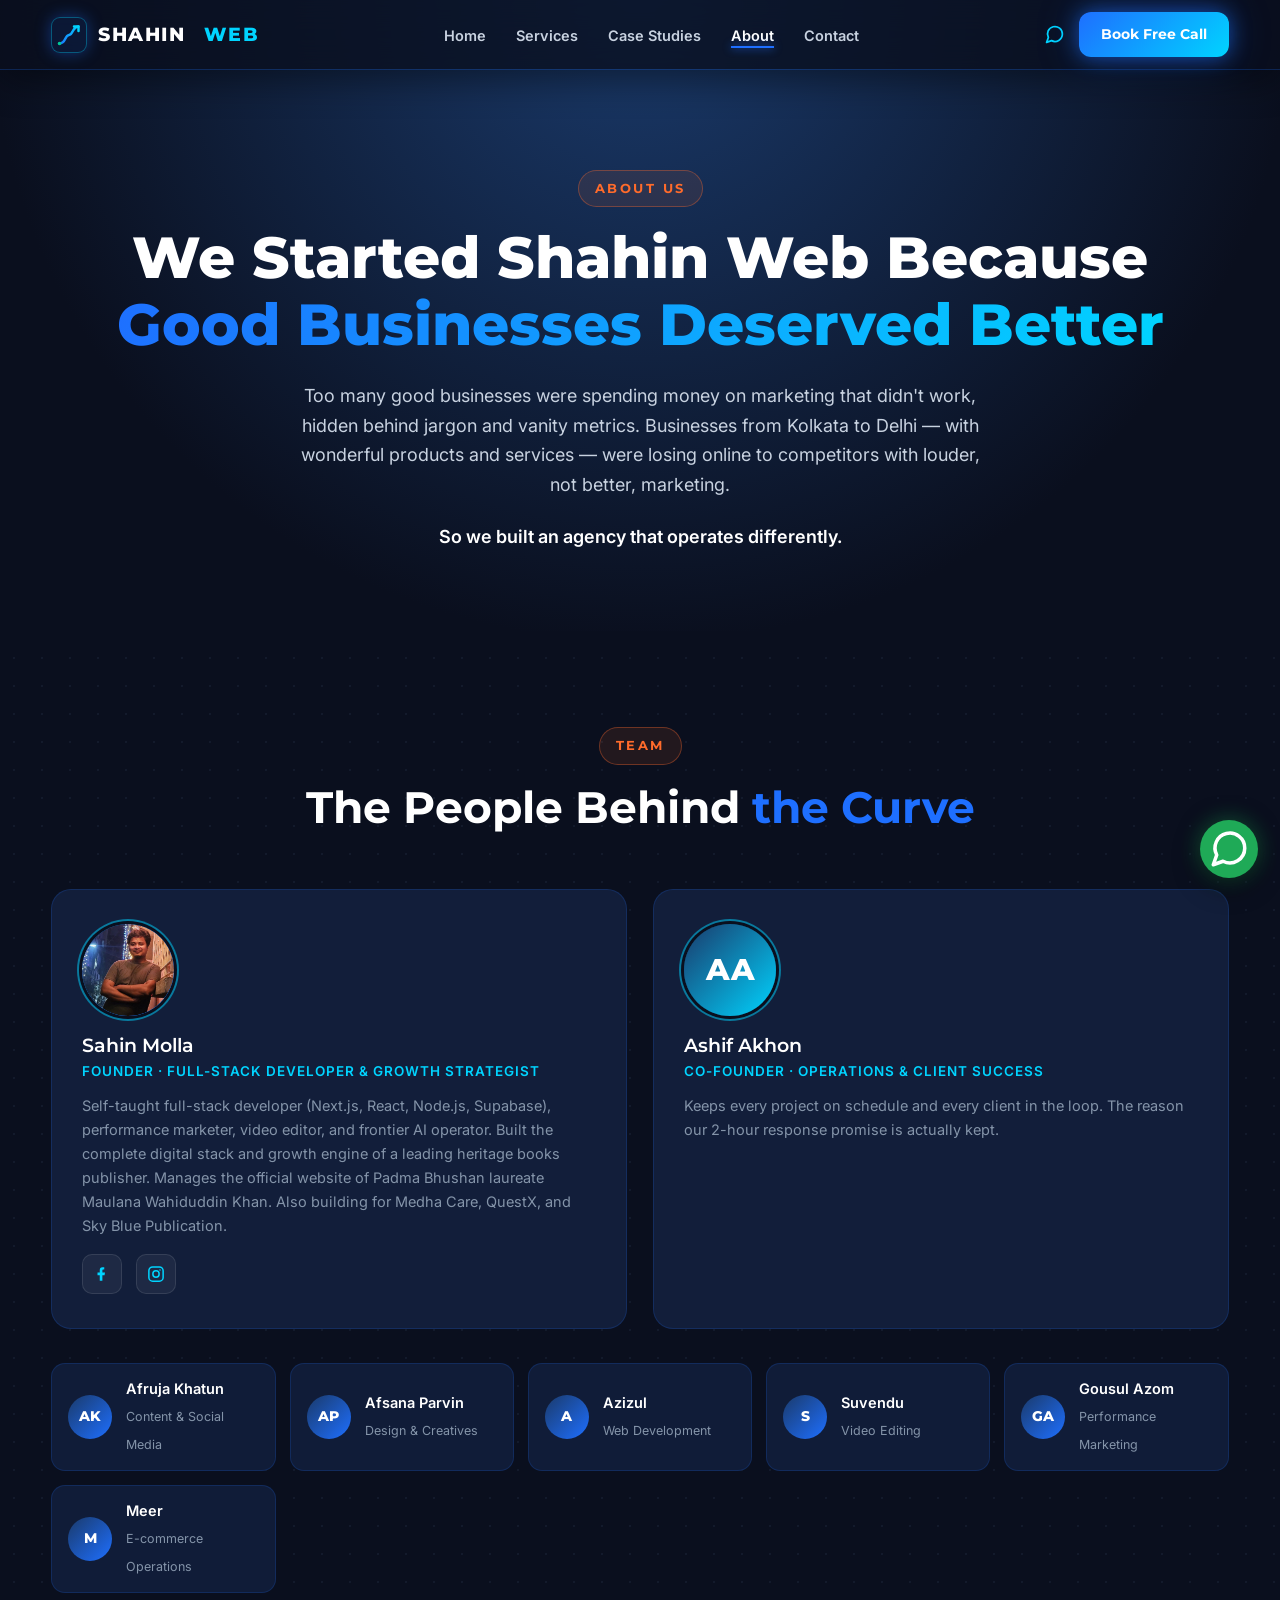
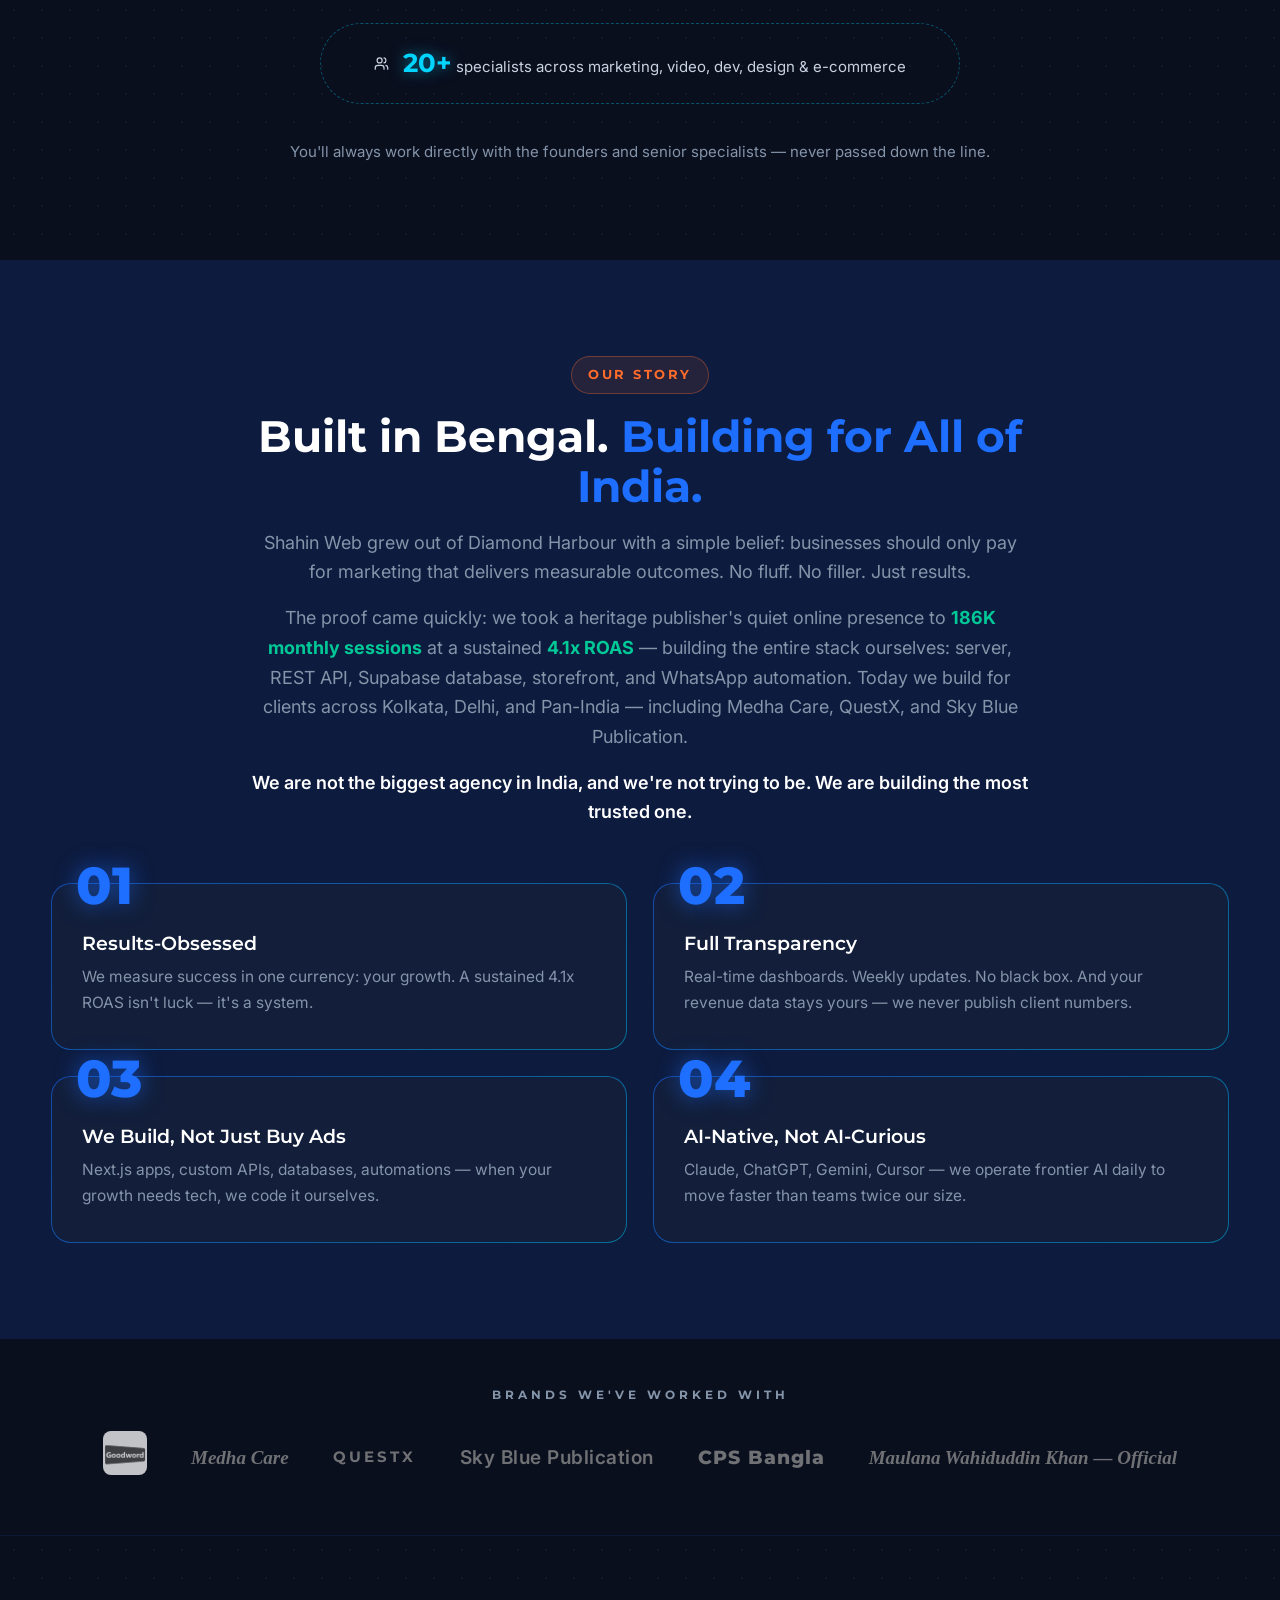
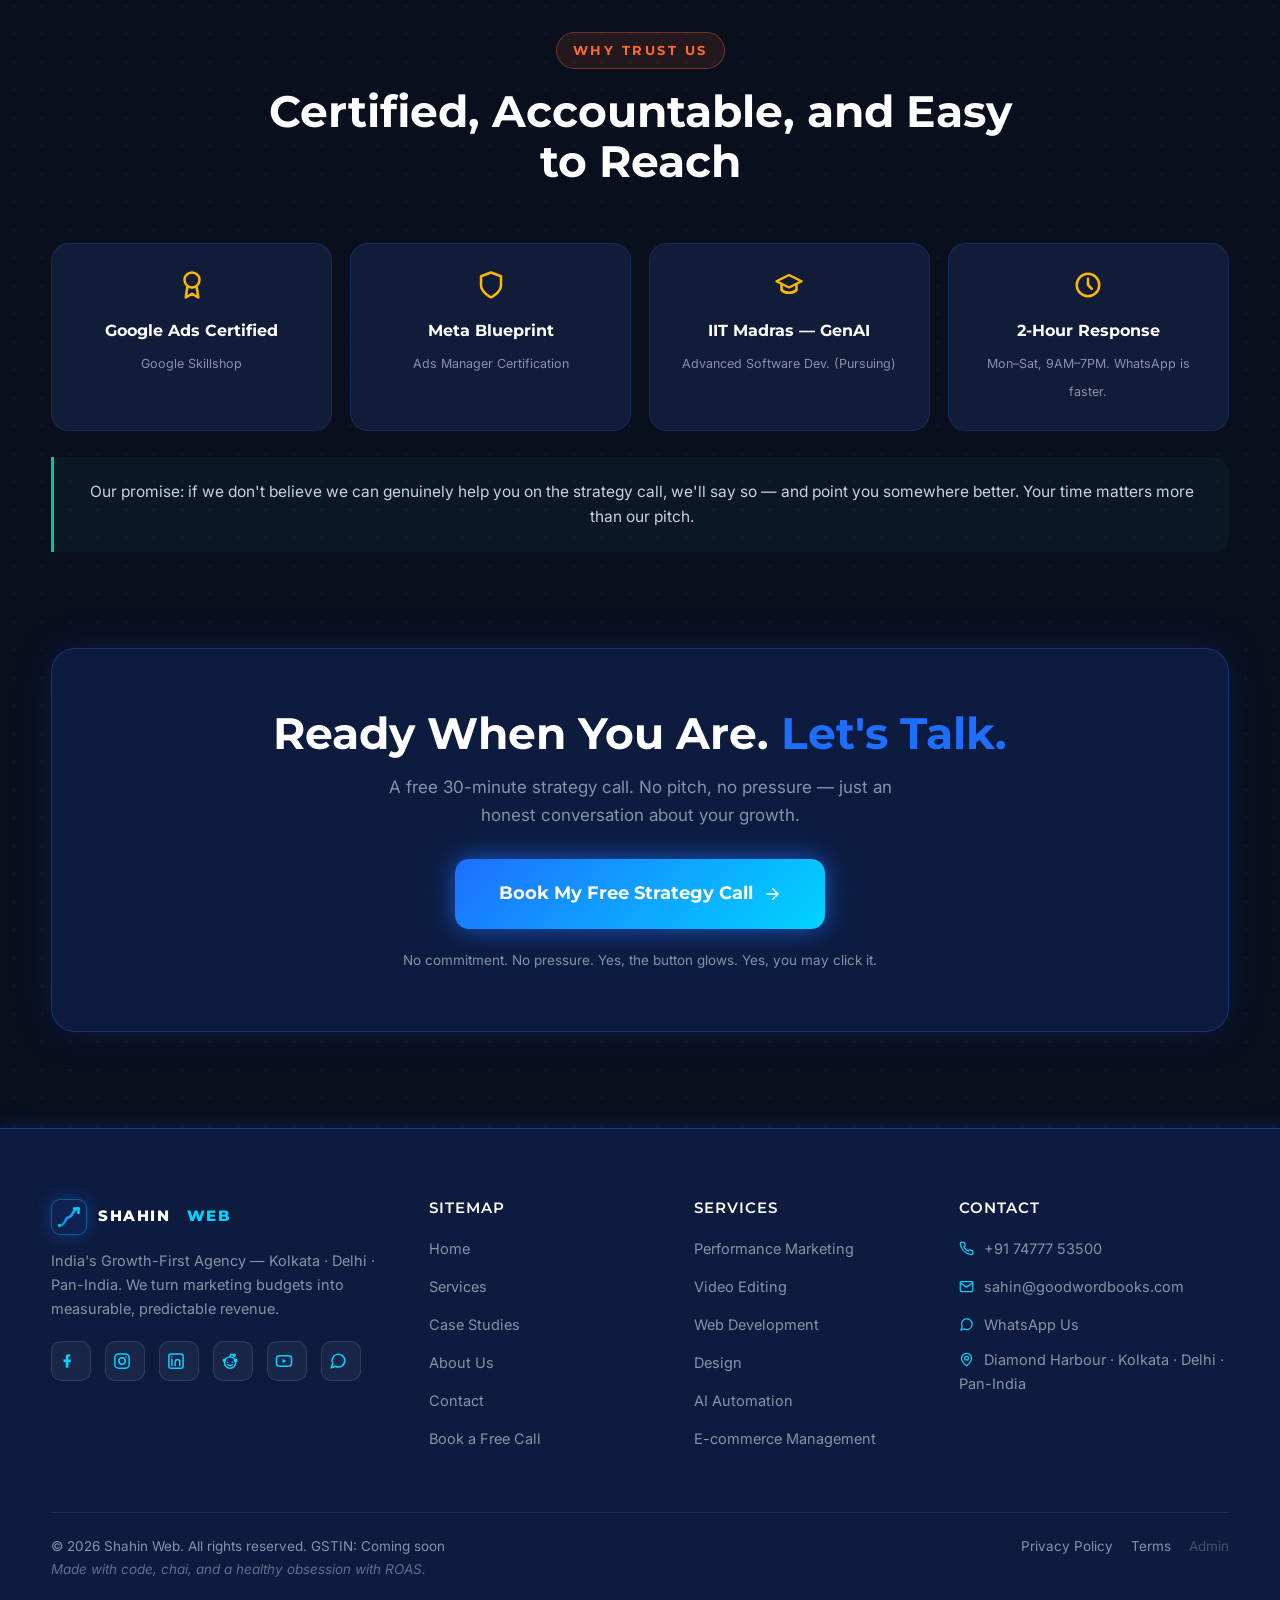
==== commit 6ef01566: "Final polish: mobile responsive, compact menu, word-safe hero, tool logo fallbacks, interactive stat" ====
--- a/about.html
+++ b/about.html
@@ -3,13 +3,14 @@
 <head>
 <meta charset="UTF-8">
 <meta name="viewport" content="width=device-width, initial-scale=1.0">
-<title>About Shahin Web & Sahin Molla — The Story Behind the Curve</title>
-<meta name="description" content="From 3 years of NEET to 186K monthly sessions at 4.1x ROAS. The story of Sahin Molla, Ashif Akhon and the 20+ member Shahin Web team. Kolkata · Delhi · Pan-India.">
+<title>About Shahin Web & Sahin Molla — The Team Behind the Curve</title>
+<meta name="description" content="Meet Sahin Molla, Ashif Akhon and the 20+ member Shahin Web team. 186K monthly sessions at 4.1x ROAS. Kolkata · Delhi · Pan-India.">
 <meta name="theme-color" content="#0A0F1E">
 <link rel="icon" href="data:image/svg+xml,%3Csvg xmlns='http://www.w3.org/2000/svg' viewBox='0 0 48 48'%3E%3Crect width='48' height='48' rx='11' fill='%230A0F1E'/%3E%3Cpath d='M8 38 C20 38 17 24 24 23 C31 22 28 10 40 9' fill='none' stroke='%2300D4FF' stroke-width='5' stroke-linecap='round'/%3E%3Ccircle cx='8' cy='38' r='3.5' fill='%2300C896'/%3E%3C/svg%3E">
 <link rel="preconnect" href="https://fonts.googleapis.com">
 <link href="https://fonts.googleapis.com/css2?family=Montserrat:wght@700;800&family=Inter:wght@400;500;600&display=swap" rel="stylesheet">
 <link rel="stylesheet" href="assets/style.css">
+<link rel="canonical" href="https://iamsahin82.github.io/about.html">
 <script type="application/ld+json">
 {
   "@context": "https://schema.org",
@@ -67,7 +68,7 @@
   <a href="case-studies.html">Case Studies</a>
   <a href="about.html">About</a>
   <a href="contact.html">Contact</a>
-  <a href="book-call.html" class="btn btn-primary" style="margin-top:18px">Book Free Call</a>
+  <a href="book-call.html" class="btn btn-primary" style="margin-top:10px">Book Free Call</a>
 </nav>
 
 <section class="page-hero">
@@ -79,78 +80,8 @@
   </div>
 </section>
 
-<section class="story-band">
-  <div class="container">
-    <span class="kicker reveal" data-bind="story_kicker">The Journey</span>
-    <h2 class="reveal"><span data-bind="story_h1">3 Years of NEET. 592 Marks.</span><br><span class="flame" data-bind="story_h2">Then We Chose to Build Instead.</span></h2>
-    <div class="story-stats reveal reveal-d1">
-      <div class="story-stat"><b>3</b><span>Years of NEET grind</span></div>
-      <div class="story-stat"><b>0</b><span>Degrees required</span></div>
-      <div class="story-stat"><b>4.1x</b><span>ROAS built instead</span></div>
-    </div>
-    <p class="reveal reveal-d2" data-bind="story_p1"></p>
-    <p class="reveal reveal-d2" data-bind="story_p2"></p>
-    <span class="story-funny reveal reveal-d3" data-bind="story_funny"></span>
-  </div>
-</section>
-
-<section class="section-alt">
-  <div class="container">
-    <div class="section-head reveal">
-      <span class="kicker">Our Story</span>
-      <h2>Built in Bengal. <span class="accent">Building for All of India.</span></h2>
-      <p>Shahin Web grew out of Diamond Harbour with a simple belief: businesses should only pay for marketing that delivers measurable outcomes. No fluff. No filler. Just results.</p>
-      <p>The proof came quickly: we took a heritage publisher's quiet online presence to <strong style="color:var(--green)">186K monthly sessions</strong> at a sustained <strong style="color:var(--green)">4.1x ROAS</strong> &mdash; building the entire stack ourselves: server, REST API, Supabase database, storefront, and WhatsApp automation. Today we build for clients across Kolkata, Delhi, and Pan-India &mdash; including Medha Care, QuestX, and Sky Blue Publication.</p>
-      <p style="color:#fff;font-weight:600">We are not the biggest agency in India, and we're not trying to be. We are building the most trusted one.</p>
-    </div>
-    <div class="grid-2" style="margin-top:50px">
-      <div class="card why-card reveal" data-tilt>
-        <span class="why-num">01</span>
-        <h4>Results-Obsessed</h4>
-        <p>We measure success in one currency: your growth. A sustained 4.1x ROAS isn't luck &mdash; it's a system.</p>
-      </div>
-      <div class="card why-card reveal reveal-d1" data-tilt>
-        <span class="why-num">02</span>
-        <h4>Full Transparency</h4>
-        <p>Real-time dashboards. Weekly updates. No black box. And your revenue data stays yours &mdash; we never publish client numbers.</p>
-      </div>
-      <div class="card why-card reveal" data-tilt>
-        <span class="why-num">03</span>
-        <h4>We Build, Not Just Buy Ads</h4>
-        <p>Next.js apps, custom APIs, databases, automations &mdash; when your growth needs tech, we code it ourselves.</p>
-      </div>
-      <div class="card why-card reveal reveal-d1" data-tilt>
-        <span class="why-num">04</span>
-        <h4>AI-Native, Not AI-Curious</h4>
-        <p>Claude, ChatGPT, Gemini, Cursor &mdash; we operate frontier AI daily to move faster than teams twice our size.</p>
-      </div>
-    </div>
-  </div>
-</section>
-
-<div class="clients-strip">
-  <p class="strip-title" data-bind="clients_head">BRANDS WE'VE WORKED WITH</p>
-  <div class="container clients-wall" data-clients></div>
-</div>
-
-
-<section >
-  <div class="container">
-    <div class="section-head reveal">
-      <span class="kicker">Why Trust Us</span>
-      <h2 data-bind="cred_head">Certified, Accountable, and Easy to Reach</h2>
-    </div>
-    <div class="cred-grid">
-      <div class="cred-card reveal"><svg class="ic" aria-hidden="true"><use href="#i-award"/></svg><b data-bind="cred1_t">Google Ads Certified</b><span data-bind="cred1_s">Google Skillshop</span></div>
-      <div class="cred-card reveal reveal-d1"><svg class="ic" aria-hidden="true"><use href="#i-shield"/></svg><b data-bind="cred2_t">Meta Blueprint</b><span data-bind="cred2_s">Ads Manager Certification</span></div>
-      <div class="cred-card reveal reveal-d2"><svg class="ic" aria-hidden="true"><use href="#i-grad"/></svg><b data-bind="cred3_t">IIT Madras &mdash; GenAI</b><span data-bind="cred3_s">Advanced Software Dev. (Pursuing)</span></div>
-      <div class="cred-card reveal reveal-d3"><svg class="ic" aria-hidden="true"><use href="#i-clock"/></svg><b data-bind="cred4_t">2-Hour Response</b><span data-bind="cred4_s">Mon&ndash;Sat, 9AM&ndash;7PM</span></div>
-    </div>
-    <p class="promise-band reveal" data-bind="promise">Our promise: if we don't believe we can genuinely help you, we'll say so on the call &mdash; and point you somewhere better.</p>
-  </div>
-</section>
-
-<section class="section-alt">
+
+<section>
   <div class="container">
     <div class="section-head reveal">
       <span class="kicker">Team</span>
@@ -180,6 +111,63 @@
   </div>
 </section>
 
+
+<section class="section-alt">
+  <div class="container">
+    <div class="section-head reveal">
+      <span class="kicker">Our Story</span>
+      <h2>Built in Bengal. <span class="accent">Building for All of India.</span></h2>
+      <p>Shahin Web grew out of Diamond Harbour with a simple belief: businesses should only pay for marketing that delivers measurable outcomes. No fluff. No filler. Just results.</p>
+      <p>The proof came quickly: we took a heritage publisher's quiet online presence to <strong style="color:var(--green)">186K monthly sessions</strong> at a sustained <strong style="color:var(--green)">4.1x ROAS</strong> &mdash; building the entire stack ourselves: server, REST API, Supabase database, storefront, and WhatsApp automation. Today we build for clients across Kolkata, Delhi, and Pan-India &mdash; including Medha Care, QuestX, and Sky Blue Publication.</p>
+      <p style="color:#fff;font-weight:600">We are not the biggest agency in India, and we're not trying to be. We are building the most trusted one.</p>
+    </div>
+    <div class="grid-2" style="margin-top:50px">
+      <div class="card why-card reveal" data-tilt>
+        <span class="why-num">01</span>
+        <h4>Results-Obsessed</h4>
+        <p>We measure success in one currency: your growth. A sustained 4.1x ROAS isn't luck &mdash; it's a system.</p>
+      </div>
+      <div class="card why-card reveal reveal-d1" data-tilt>
+        <span class="why-num">02</span>
+        <h4>Full Transparency</h4>
+        <p>Real-time dashboards. Weekly updates. No black box. And your revenue data stays yours &mdash; we never publish client numbers.</p>
+      </div>
+      <div class="card why-card reveal" data-tilt>
+        <span class="why-num">03</span>
+        <h4>We Build, Not Just Buy Ads</h4>
+        <p>Next.js apps, custom APIs, databases, automations &mdash; when your growth needs tech, we code it ourselves.</p>
+      </div>
+      <div class="card why-card reveal reveal-d1" data-tilt>
+        <span class="why-num">04</span>
+        <h4>AI-Native, Not AI-Curious</h4>
+        <p>Claude, ChatGPT, Gemini, Cursor &mdash; we operate frontier AI daily to move faster than teams twice our size.</p>
+      </div>
+    </div>
+  </div>
+</section>
+
+<div class="clients-strip">
+  <p class="strip-title" data-bind="clients_head">BRANDS WE'VE WORKED WITH</p>
+  <div class="container clients-wall" data-clients></div>
+</div>
+
+
+<section >
+  <div class="container">
+    <div class="section-head reveal">
+      <span class="kicker">Why Trust Us</span>
+      <h2 data-bind="cred_head">Certified, Accountable, and Easy to Reach</h2>
+    </div>
+    <div class="cred-grid">
+      <div class="cred-card reveal"><svg class="ic" aria-hidden="true"><use href="#i-award"/></svg><b data-bind="cred1_t">Google Ads Certified</b><span data-bind="cred1_s">Google Skillshop</span></div>
+      <div class="cred-card reveal reveal-d1"><svg class="ic" aria-hidden="true"><use href="#i-shield"/></svg><b data-bind="cred2_t">Meta Blueprint</b><span data-bind="cred2_s">Ads Manager Certification</span></div>
+      <div class="cred-card reveal reveal-d2"><svg class="ic" aria-hidden="true"><use href="#i-grad"/></svg><b data-bind="cred3_t">IIT Madras &mdash; GenAI</b><span data-bind="cred3_s">Advanced Software Dev. (Pursuing)</span></div>
+      <div class="cred-card reveal reveal-d3"><svg class="ic" aria-hidden="true"><use href="#i-clock"/></svg><b data-bind="cred4_t">2-Hour Response</b><span data-bind="cred4_s">Mon&ndash;Sat, 9AM&ndash;7PM</span></div>
+    </div>
+    <p class="promise-band reveal" data-bind="promise">Our promise: if we don't believe we can genuinely help you, we'll say so on the call &mdash; and point you somewhere better.</p>
+  </div>
+</section>
+
 <section style="padding-top:0">
   <div class="container">
     <div class="cta-band reveal">
--- a/assets/style.css
+++ b/assets/style.css
@@ -36,7 +36,7 @@
 ::selection { background: var(--blue); color: #fff; }
 
 h1, h2, h3, h4 { font-family: var(--font-head); color: var(--white); line-height: 1.15; }
-h1 { font-size: clamp(36px, 5.2vw, 68px); font-weight: 800; }
+h1 { font-size: clamp(32px, 4.6vw, 58px); font-weight: 800; overflow-wrap: break-word; }
 h2 { font-size: clamp(28px, 3.4vw, 46px); font-weight: 700; }
 h3 { font-size: clamp(22px, 2.2vw, 30px); font-weight: 700; color: var(--gold); }
 h4 { font-size: clamp(18px, 1.5vw, 22px); font-weight: 600; color: var(--cyan); }
@@ -145,19 +145,34 @@
 .hamburger { display: none; background: none; border: none; cursor: pointer; z-index: 130; }
 .hamburger span { display: block; width: 26px; height: 2.5px; background: #fff; margin: 6px 0; border-radius: 2px; transition: .3s; }
 
+/* Compact dropdown menu card (not full-screen) */
 .mobile-menu {
-  position: fixed; inset: 0; z-index: 120;
-  background: rgba(10,15,30,.97); backdrop-filter: blur(20px);
-  display: flex; flex-direction: column; align-items: center; justify-content: center; gap: 8px;
-  opacity: 0; pointer-events: none; transition: opacity .35s;
-}
-.mobile-menu.open { opacity: 1; pointer-events: auto; }
+  position: fixed; top: 72px; right: 4%; z-index: 120;
+  width: min(290px, 86vw);
+  background: rgba(13, 27, 62, .97);
+  backdrop-filter: blur(22px); -webkit-backdrop-filter: blur(22px);
+  border: 1px solid rgba(0,212,255,.35);
+  border-radius: 20px; padding: 14px;
+  box-shadow: 0 30px 70px rgba(0,0,0,.6), 0 0 30px rgba(30,111,255,.18);
+  opacity: 0; pointer-events: none;
+  transform: translateY(-10px) scale(.96);
+  transform-origin: top right;
+  transition: opacity .3s var(--ease), transform .3s var(--ease);
+}
+.mobile-menu.open { opacity: 1; pointer-events: auto; transform: none; }
 .mobile-menu a {
-  font-family: var(--font-head); font-size: 26px; font-weight: 700; color: #fff;
-  padding: 10px; opacity: 0; transform: translateY(18px);
-  transition: opacity .4s var(--ease), transform .4s var(--ease);
-}
+  display: flex; align-items: center;
+  font-family: var(--font-head); font-size: 16.5px; font-weight: 700; color: var(--light);
+  padding: 13px 16px; border-radius: 12px;
+  opacity: 0; transform: translateX(10px);
+  transition: opacity .35s var(--ease), transform .35s var(--ease), background .25s, color .25s;
+}
+.mobile-menu a:hover, .mobile-menu a:active { background: rgba(30,111,255,.14); color: #fff; }
+.mobile-menu a.btn { justify-content: center; color: #fff; margin-top: 10px !important; }
 .mobile-menu.open a { opacity: 1; transform: none; }
+.hamburger.is-open span:nth-child(1) { transform: translateY(8.5px) rotate(45deg); }
+.hamburger.is-open span:nth-child(2) { opacity: 0; }
+.hamburger.is-open span:nth-child(3) { transform: translateY(-8.5px) rotate(-45deg); }
 
 /* ---------- Hero ---------- */
 .hero {
@@ -197,7 +212,8 @@
 .trust-item { display: flex; align-items: center; gap: 9px; font-size: 14px; font-weight: 600; color: var(--light); }
 .trust-item .ti { font-size: 17px; }
 
-/* char reveal */
+/* char reveal — words never break mid-word */
+.char-reveal .word { display: inline-block; white-space: nowrap; }
 .char { display: inline-block; opacity: 0; transform: translateY(28px) rotateX(60deg); animation: charIn .65s var(--ease) forwards; }
 @keyframes charIn { to { opacity: 1; transform: none; } }
 
@@ -235,6 +251,42 @@
   box-shadow: 0 0 18px rgba(0,200,150,.35);
 }
 .fc-ring b { width: 58px; height: 58px; border-radius: 50%; background: var(--navy); display: grid; place-items: center; font-family: var(--font-head); color: var(--green); font-size: 15px; }
+
+/* Mini tool badges inside hero cards — hover ripples like water */
+.fc-tools { display: flex; gap: 8px; margin-top: 14px; flex-wrap: wrap; }
+.fc-tool {
+  width: 30px; height: 30px; border-radius: 9px;
+  display: grid; place-items: center;
+  background: rgba(255,255,255,.05);
+  border: 1px solid rgba(0,212,255,.28);
+  color: var(--cyan); font-size: 14px;
+  transition: border-color .3s;
+  cursor: default;
+}
+.fc-tool img { width: 15px; height: 15px; display: block; }
+.fc-tool .ic { width: 15px; height: 15px; }
+.fc-tool:hover {
+  border-color: var(--cyan);
+  animation: waterBob .7s var(--ease);
+  box-shadow: 0 0 14px rgba(0,212,255,.4);
+}
+@keyframes waterBob {
+  0% { transform: translateY(0) scale(1); }
+  30% { transform: translateY(-6px) scale(1.14) rotate(-4deg); }
+  55% { transform: translateY(2px) scale(.96) rotate(3deg); }
+  75% { transform: translateY(-2px) scale(1.04); }
+  100% { transform: translateY(0) scale(1); }
+}
+.tool-chip img, .tool-chip .ic { transition: transform .3s; }
+.tool-chip:hover img, .tool-chip:hover .ic { animation: waterBob .7s var(--ease); }
+.float-card { cursor: pointer; }
+.float-card.bounce { animation: cardBounce .6s var(--ease); }
+@keyframes cardBounce {
+  0% { transform: scale(1); }
+  30% { transform: scale(1.06) rotate(-1.5deg); }
+  60% { transform: scale(.97) rotate(1deg); }
+  100% { transform: scale(1); }
+}
 
 .scroll-hint {
   position: absolute; bottom: 26px; left: 50%; transform: translateX(-50%); z-index: 2;
@@ -690,14 +742,36 @@
 .tool-chip { display: inline-flex; align-items: center; gap: 9px; }
 .tool-chip img { width: 17px; height: 17px; display: block; }
 
-/* ---------- Mini clients card ---------- */
-.also-building {
-  margin-top: 6px; text-align: center; padding: 26px 30px;
-  border: 1px dashed rgba(0,212,255,.35); border-radius: 18px;
-  background: rgba(13,27,62,.35);
-}
-.also-building .pf-tag { display: block; margin-bottom: 10px; }
-.also-building p { font-size: 15px; color: var(--light); max-width: 760px; margin: 0 auto; }
+/* ---------- "Also building for" — showcase mini-cards ---------- */
+.also-building { margin-top: 10px; text-align: center; }
+.also-building > .pf-tag { display: block; margin-bottom: 22px; letter-spacing: 3px; }
+.ab-grid { display: grid; grid-template-columns: repeat(3, 1fr); gap: 20px; }
+.ab-card {
+  position: relative; text-align: left; padding: 26px 26px 24px;
+  border-radius: 20px; overflow: hidden;
+  background: linear-gradient(rgba(13,27,62,.65), rgba(13,27,62,.65)) padding-box,
+              linear-gradient(135deg, rgba(30,111,255,.6), rgba(0,212,255,.2), rgba(0,200,150,.5)) border-box;
+  border: 1px solid transparent;
+  backdrop-filter: blur(14px);
+  transition: transform .35s var(--ease), box-shadow .35s;
+}
+.ab-card::after {
+  content: ''; position: absolute; inset: 0; pointer-events: none;
+  background: linear-gradient(115deg, transparent 35%, rgba(0,212,255,.08) 50%, transparent 65%);
+  background-size: 250% 100%; background-position: 130% 0;
+  transition: background-position .9s var(--ease);
+}
+.ab-card:hover { transform: translateY(-6px); box-shadow: 0 22px 50px rgba(0,0,0,.5), 0 0 26px rgba(30,111,255,.16); }
+.ab-card:hover::after { background-position: -40% 0; }
+.ab-icon {
+  width: 46px; height: 46px; border-radius: 13px; margin-bottom: 16px;
+  display: grid; place-items: center; font-size: 20px; color: var(--cyan);
+  background: rgba(0,212,255,.08); border: 1px solid rgba(0,212,255,.3);
+}
+.ab-icon .ic { width: 22px; height: 22px; }
+.ab-card b { display: block; font-family: var(--font-head); font-size: 18px; color: #fff; }
+.ab-card i { display: block; font-style: normal; font-size: 11.5px; font-weight: 700; letter-spacing: 2px; text-transform: uppercase; color: var(--orange); margin: 4px 0 10px; }
+.ab-card p { font-size: 14px; color: var(--mid); }
 
 /* ---------- Icon system ---------- */
 .ic {
@@ -959,28 +1033,100 @@
 @media (max-width: 1020px) {
   .cred-grid { grid-template-columns: 1fr 1fr; }
   .founders-grid { grid-template-columns: 1fr; }
+  .ab-grid { grid-template-columns: 1fr; }
+  .rope-line { display: none; }
 }
 @media (max-width: 700px) {
-  section { padding: 70px 0; }
-  .pf-info { padding: 30px 26px; }
-  .cred-grid { grid-template-columns: 1fr 1fr; }
-  .game-area { height: 320px; }
-  .rope-line { display: none; }
-  .pf-stats { grid-template-columns: 1fr 1fr; }
-  .story-stats { gap: 24px; }
-  .back-top { right: 16px; bottom: 88px; width: 42px; height: 42px; font-size: 17px; }
-  .nav-links, .nav-cta .btn-nav-desktop { display: none; }
-  .hamburger { display: block; }
-  .grid-3, .grid-2, .team-grid { grid-template-columns: 1fr; }
-  .stats-row { grid-template-columns: 1fr 1fr; gap: 28px 8px; }
-  .stat-card + .stat-card::before { display: none; }
-  .process-row { grid-template-columns: 1fr 1fr; gap: 34px 14px; }
-  .process-line { display: none; }
-  .form-row { grid-template-columns: 1fr; }
-  .hero { padding-top: 120px; }
-  .hero-visual { height: 360px; }
+  section { padding: 64px 0; }
+  body { font-size: 16px; }
+
+  /* Nav: Book button stays visible BEFORE the hamburger */
+  .nav { padding: 12px 0; }
+  .nav-cta { gap: 10px; }
+  .nav-cta .btn-nav-desktop { display: inline-flex; padding: 9px 14px; font-size: 12.5px; border-radius: 9px; animation: none; }
+  .wa-icon-link { display: none; }
+  .logo { font-size: 16px; }
+  .logo-mark--svg { width: 30px; height: 30px; }
+  .logo-mark--svg svg { width: 19px; height: 19px; }
+
+  /* Hero */
+  .hero { padding: 110px 0 70px; min-height: auto; }
+  .hero h1 { font-size: clamp(30px, 8.6vw, 38px); }
+  .hero-sub { font-size: 16.5px; margin: 20px 0 28px; }
+  .hero-ctas { gap: 12px; }
+  .hero-ctas .btn { width: 100%; justify-content: center; }
+  .btn-lg { padding: 16px 24px; font-size: 16px; }
+  .trust-strip { gap: 10px 20px; margin-top: 34px; }
+  .trust-item { font-size: 13px; }
+  .hero-visual { height: 470px; max-width: 100%; margin-top: 10px; }
   .float-card { padding: 16px 18px; }
   .float-card .fc-value { font-size: 26px; }
-  .footer-bottom { flex-direction: column; }
-  .footer-bottom a { margin: 0 18px 0 0; }
-}
+  .fc-1 { left: 0; top: 2%; }
+  .fc-2 { right: 0; top: 34%; }
+  .fc-3 { left: 6%; bottom: 2%; }
+  .scroll-hint { display: none; }
+
+  /* Strips & marquees */
+  .clients-strip { padding: 36px 0 40px; }
+  .clients-wall { gap: 14px 26px; }
+  .client-logo { font-size: 16px; }
+  .client-logo-img img { height: 36px; }
+  .mq-item { font-size: 14px; }
+  .marquee-ticker { transform: none; }
+
+  /* Growth graph: counter sits below the chart, never overlaps */
+  .gg-counter { position: static; text-align: center; margin-top: 14px; }
+  .gg-counter small { letter-spacing: 1.4px; }
+
+  /* Grids */
+  .grid-3, .grid-2, .team-grid, .founders-grid, .ab-grid { grid-template-columns: 1fr; }
+  .stats-row { grid-template-columns: 1fr 1fr; gap: 26px 8px; }
+  .stat-card + .stat-card::before { display: none; }
+  .cred-grid { grid-template-columns: 1fr 1fr; gap: 12px; }
+  .cred-card { padding: 20px 12px; }
+  .member-grid { grid-template-columns: 1fr; }
+  .industries-grid { grid-template-columns: 1fr 1fr; }
+
+  /* Portfolio */
+  .pf-info { padding: 28px 22px; }
+  .pf-stats { grid-template-columns: 1fr 1fr 1fr; gap: 10px; }
+  .pf-stat b { font-size: 17px; }
+  .pf-stat span { font-size: 11px; }
+  .pf-shot { padding: 26px 20px; }
+  .pf-browser { transform: none; }
+
+  /* Process */
+  .process-row { grid-template-columns: 1fr 1fr; gap: 32px 12px; }
+  .process-line { display: none; }
+
+  /* Game */
+  .game-area { height: 340px; }
+  .game-form input { width: 100%; }
+  .game-form .btn { width: 100%; justify-content: center; }
+  .game-end { padding: 26px 18px; }
+  .game-end-score { font-size: 46px; }
+
+  /* Forms & misc */
+  .form-row { grid-template-columns: 1fr; }
+  .form-card { padding: 26px 20px; }
+  .cta-band { padding: 44px 24px; }
+  .final-cta { padding: 84px 0; }
+  .page-hero { padding: 130px 0 60px; }
+  .footer-grid { grid-template-columns: 1fr 1fr; gap: 30px; }
+  .footer-bottom { flex-direction: column; text-align: center; }
+  .footer-bottom span:last-child a { margin: 0 9px; }
+  .video-box { width: 94vw; }
+  .back-top { right: 14px; bottom: 86px; width: 42px; height: 42px; font-size: 16px; }
+  .wa-float { right: 16px; bottom: 16px; width: 52px; height: 52px; }
+  .story-stats { gap: 24px; }
+  .team-count-band { flex-direction: column; text-align: center; border-radius: 22px; gap: 6px; }
+  .nav-links { display: none; }
+  .hamburger { display: block; }
+}
+@media (max-width: 420px) {
+  .footer-grid { grid-template-columns: 1fr; }
+  .industries-grid { grid-template-columns: 1fr 1fr; }
+  .pf-stats { grid-template-columns: 1fr 1fr; }
+  .hero-visual { height: 430px; }
+  .nav-cta .btn-nav-desktop { padding: 8px 11px; font-size: 11.5px; }
+}
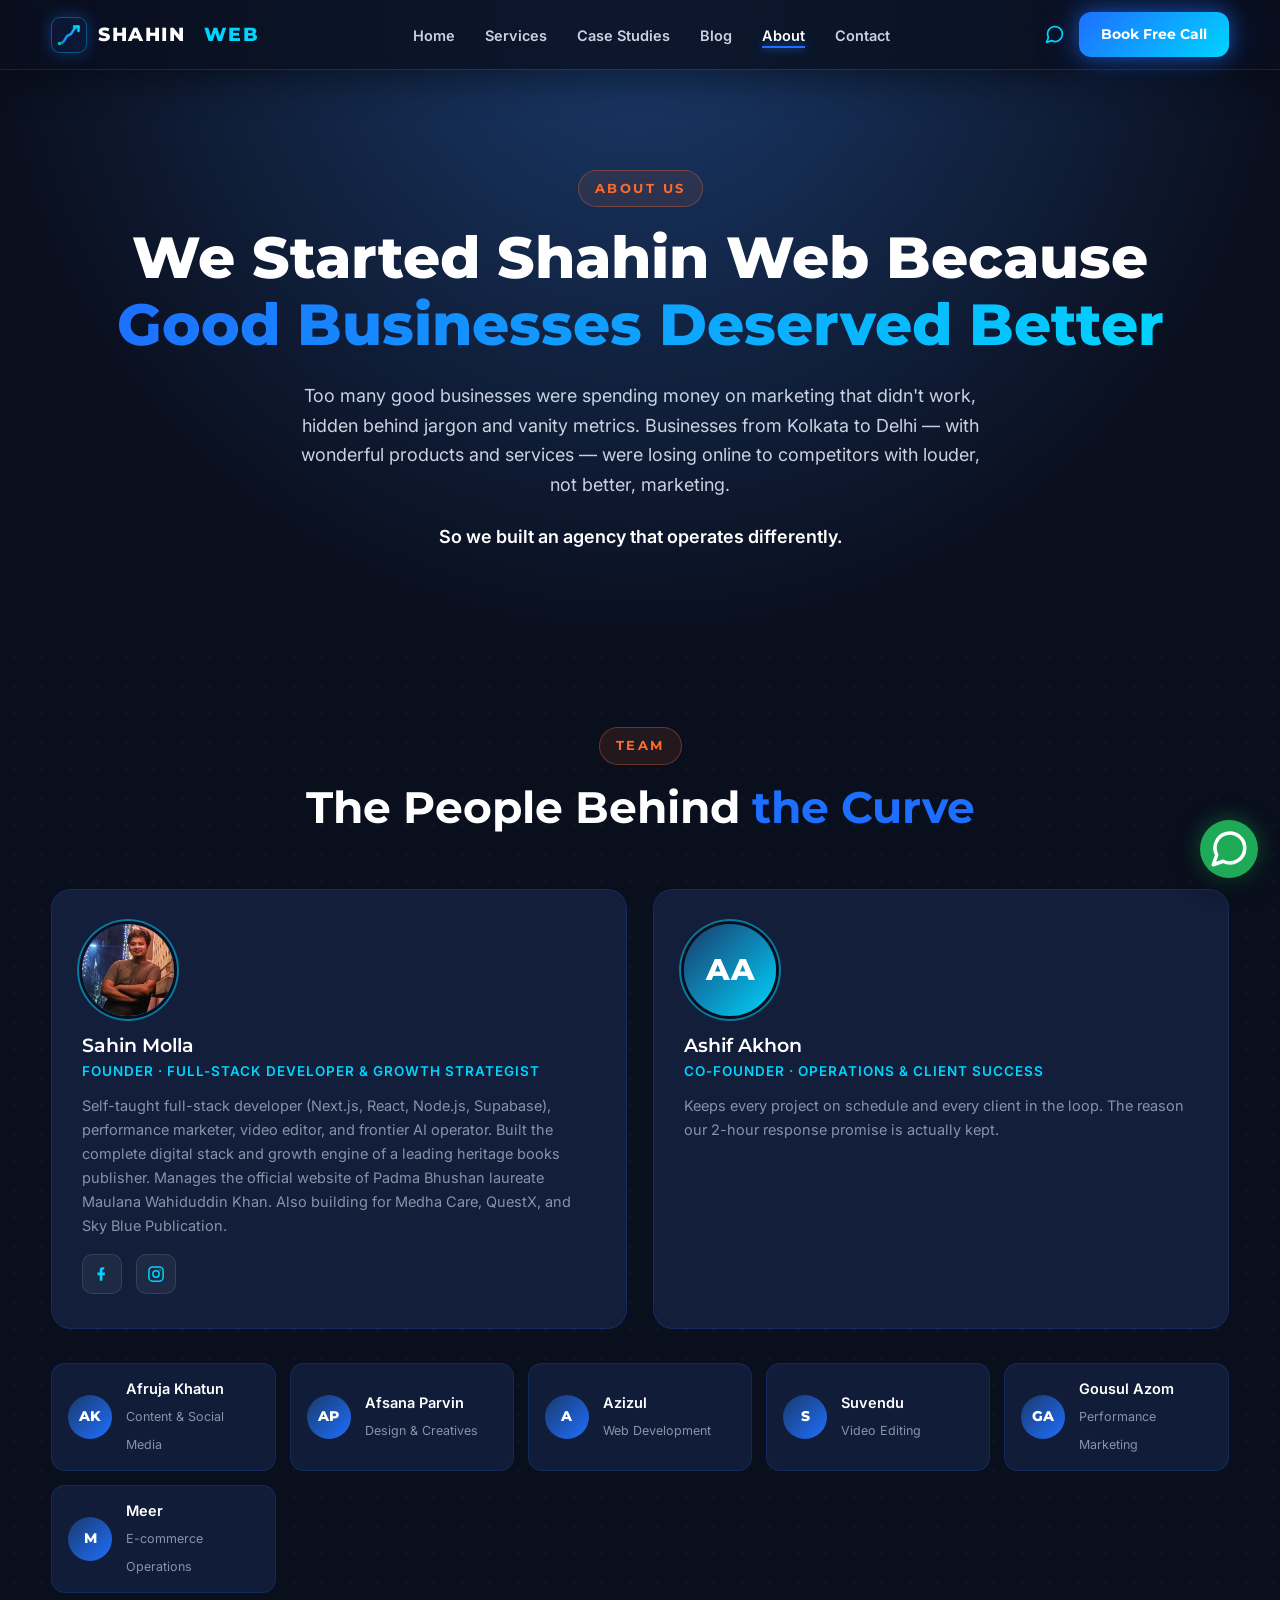
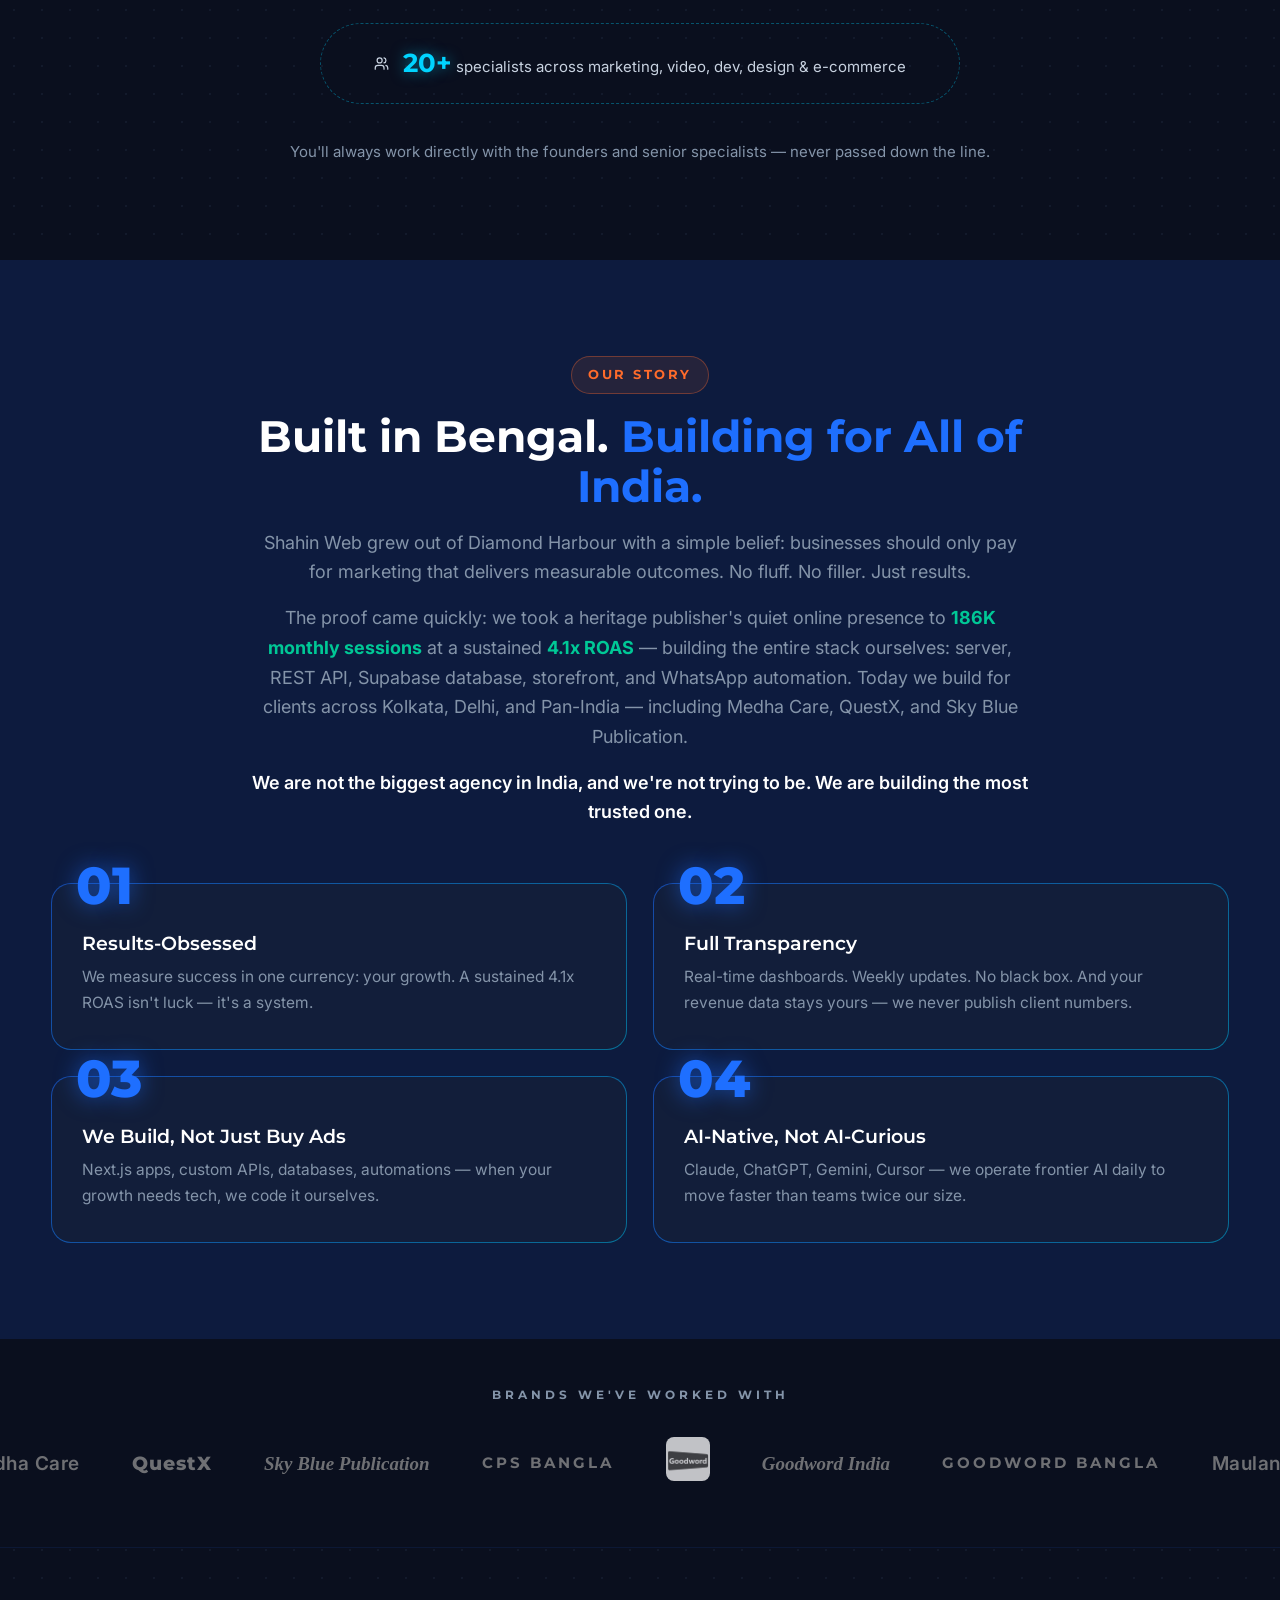
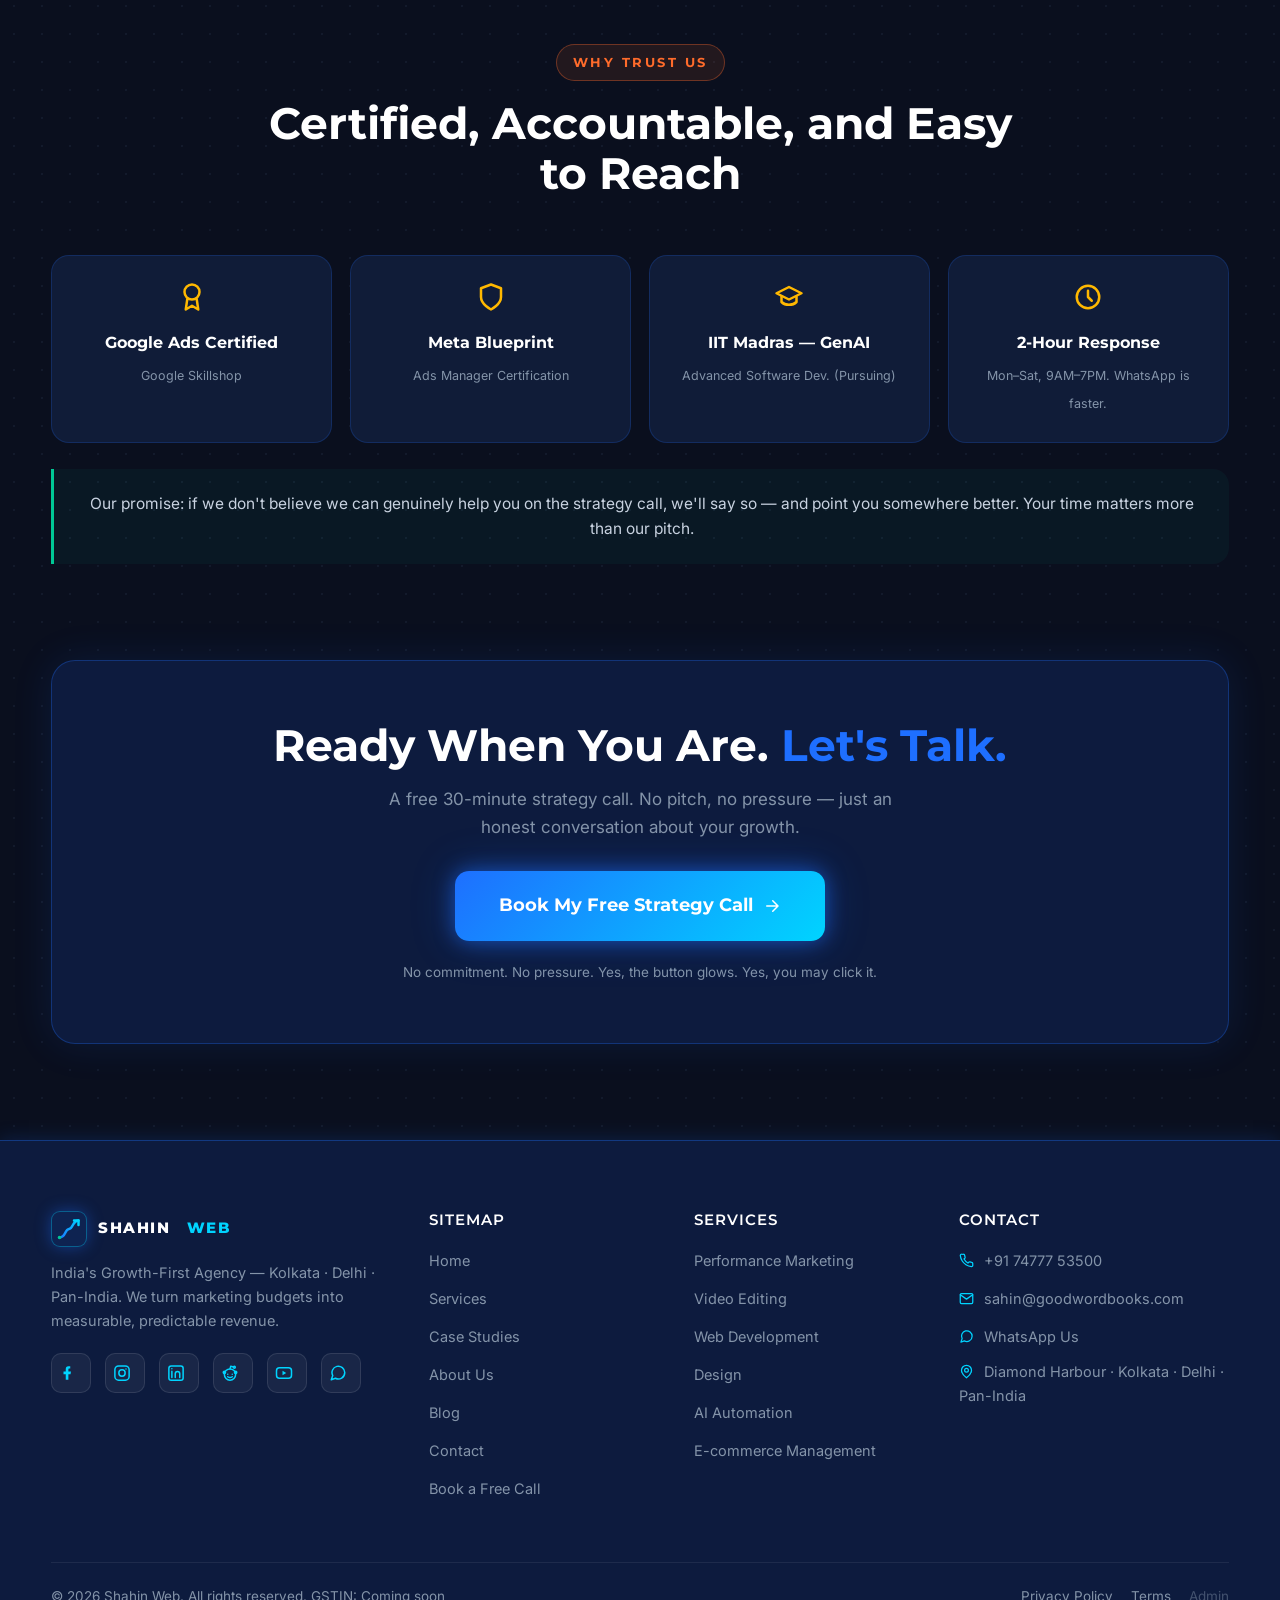
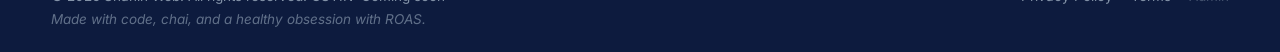
==== commit 02d78fc1: "v3: tool bubble cloud with water physics, scrolling clients marquee + Goodword family & authors, 100" ====
--- a/about.html
+++ b/about.html
@@ -52,6 +52,7 @@
       <li><a href="index.html">Home</a></li>
       <li><a href="services.html">Services</a></li>
       <li><a href="case-studies.html">Case Studies</a></li>
+      <li><a href="blog.html">Blog</a></li>
       <li><a href="about.html" class="active">About</a></li>
       <li><a href="contact.html">Contact</a></li>
     </ul>
@@ -66,6 +67,7 @@
   <a href="index.html">Home</a>
   <a href="services.html">Services</a>
   <a href="case-studies.html">Case Studies</a>
+  <a href="blog.html">Blog</a>
   <a href="about.html">About</a>
   <a href="contact.html">Contact</a>
   <a href="book-call.html" class="btn btn-primary" style="margin-top:10px">Book Free Call</a>
@@ -201,6 +203,7 @@
           <li><a href="services.html">Services</a></li>
           <li><a href="case-studies.html">Case Studies</a></li>
           <li><a href="about.html">About Us</a></li>
+          <li><a href="blog.html">Blog</a></li>
           <li><a href="contact.html">Contact</a></li>
           <li><a href="book-call.html">Book a Free Call</a></li>
         </ul>
--- a/assets/style.css
+++ b/assets/style.css
@@ -205,6 +205,13 @@
   background: linear-gradient(110deg, #1E6FFF 10%, #00D4FF 60%, #00C896 110%);
   -webkit-background-clip: text; background-clip: text; color: transparent;
 }
+/* Safari fix: when JS splits the line into animated chars, background-clip:text
+   breaks on transformed descendants — so each char clips its own gradient. */
+.hero h1 .grad.split { background: none; -webkit-background-clip: initial; background-clip: initial; color: var(--cyan); }
+.hero h1 .grad.split .char {
+  background: linear-gradient(110deg, #1E6FFF 0%, #00D4FF 55%, #00C896 110%);
+  -webkit-background-clip: text; background-clip: text; color: transparent;
+}
 .hero-sub { margin: 26px 0 36px; font-size: 19px; max-width: 540px; color: var(--light); }
 .hero-ctas { display: flex; gap: 18px; flex-wrap: wrap; align-items: center; }
 
@@ -233,9 +240,9 @@
 .float-card .fc-label { font-size: 12px; font-weight: 600; letter-spacing: 1.6px; text-transform: uppercase; color: var(--mid); margin-bottom: 6px; }
 .float-card .fc-value { font-family: var(--font-head); font-size: 34px; font-weight: 800; color: #fff; }
 .float-card .fc-delta { font-size: 13px; font-weight: 700; color: var(--green); margin-top: 4px; }
-.fc-1 { top: 6%;  left: 4%;  z-index: 3; animation-delay: 0s; }
-.fc-2 { top: 36%; right: 0;  z-index: 2; animation-delay: -2s; }
-.fc-3 { bottom: 4%; left: 14%; z-index: 1; animation-delay: -4s; }
+.fc-1 { top: 0;  left: 0;  z-index: 3; animation-delay: 0s; }
+.fc-2 { top: 6%; right: 0;  z-index: 2; animation-delay: -2s; }
+.fc-3 { bottom: 2%; right: 6%; z-index: 1; animation-delay: -4s; }
 .fc-bars { display: flex; align-items: flex-end; gap: 6px; height: 56px; margin-top: 12px; }
 .fc-bars i {
   width: 12px; border-radius: 4px 4px 0 0;
@@ -585,7 +592,7 @@
   transition: all .3s;
 }
 .tool-chip:hover { border-color: var(--cyan); color: #fff; box-shadow: 0 0 18px rgba(0,212,255,.35); }
-.tools-strip { padding: 44px 0; background: var(--abyss); border-top: 1px solid rgba(30,111,255,.12); border-bottom: 1px solid rgba(30,111,255,.12); }
+.tools-strip { padding: 44px 0; background: var(--navy); background-image: none; border-top: 1px solid rgba(30,111,255,.12); border-bottom: 1px solid rgba(30,111,255,.12); }
 .tools-strip .strip-title { text-align: center; font-family: var(--font-head); font-size: 12.5px; font-weight: 700; letter-spacing: 4px; color: var(--mid); margin-bottom: 18px; }
 .tools-strip .strip-funny { text-align: center; font-size: 13.5px; color: var(--mid); font-style: italic; margin-top: 16px; }
 
@@ -955,6 +962,83 @@
   transition: all .25s;
 }
 .video-close:hover { border-color: var(--cyan); box-shadow: 0 0 14px rgba(0,212,255,.4); }
+
+/* ---------- Tool bubble cloud (floats like water, scatters from cursor) ---------- */
+.bubble-zone { text-align: center; background: var(--navy); }
+.bubble-field {
+  position: relative; height: 420px; margin-top: 34px;
+  border-radius: 26px; overflow: hidden;
+  background:
+    radial-gradient(circle at 50% 60%, rgba(30,111,255,.10), transparent 65%),
+    radial-gradient(rgba(0,212,255,.05) 1px, transparent 1.4px);
+  background-size: 100% 100%, 26px 26px;
+  border: 1px solid rgba(30,111,255,.22);
+  cursor: crosshair;
+}
+.bubble {
+  position: absolute; top: 0; left: 0;
+  display: flex; flex-direction: column; align-items: center; justify-content: center; gap: 3px;
+  border-radius: 50%;
+  background: radial-gradient(circle at 32% 28%, rgba(0,212,255,.16), rgba(13,27,62,.85) 70%);
+  border: 1px solid rgba(0,212,255,.35);
+  box-shadow: 0 10px 26px rgba(0,0,0,.35), inset 0 0 14px rgba(0,212,255,.08);
+  color: var(--cyan); user-select: none; pointer-events: none;
+  will-change: transform;
+}
+.bubble img { width: 26%; height: 26%; object-fit: contain; }
+.bubble .ic { width: 26%; height: 26%; }
+.bubble small {
+  font-family: var(--font-head); font-weight: 700; font-size: 9px;
+  letter-spacing: .3px; color: var(--light); max-width: 86%;
+  overflow: hidden; text-overflow: ellipsis; white-space: nowrap;
+}
+
+/* ---------- Mini video popup (bottom-right, small) ---------- */
+.video-mini {
+  position: fixed; right: 18px; bottom: 90px; z-index: 95;
+  width: min(280px, 74vw);
+  background: var(--navy);
+  border: 1px solid rgba(0,212,255,.45);
+  border-radius: 16px; overflow: hidden;
+  box-shadow: 0 24px 60px rgba(0,0,0,.6), 0 0 26px rgba(30,111,255,.25);
+  opacity: 0; transform: translateY(18px) scale(.94);
+  transition: opacity .35s var(--ease), transform .35s var(--ease);
+}
+.video-mini.open { opacity: 1; transform: none; }
+.video-mini video { width: 100%; display: block; aspect-ratio: 16/9; object-fit: cover; background: #000; cursor: pointer; }
+.video-mini .video-close {
+  position: absolute; top: 8px; right: 8px; z-index: 2;
+  width: 28px; height: 28px; border-radius: 50%;
+  border: 1px solid rgba(255,255,255,.3);
+  background: rgba(10,15,30,.75); color: #fff; cursor: pointer;
+  display: grid; place-items: center; font-size: 12px;
+}
+.video-mini .video-close .ic { width: 13px; height: 13px; }
+.video-mini .video-close:hover { border-color: var(--cyan); }
+.vm-meta { display: flex; justify-content: space-between; align-items: center; gap: 8px; padding: 9px 12px; }
+.vm-meta b { font-family: var(--font-head); font-size: 12px; color: #fff; overflow: hidden; text-overflow: ellipsis; white-space: nowrap; }
+.vm-sound { font-size: 10.5px; color: var(--cyan); white-space: nowrap; display: inline-flex; align-items: center; gap: 4px; }
+
+/* ---------- Clients marquee motion ---------- */
+.clients-wall.marquee { padding: 6px 0; width: 100%; }
+.clients-track { gap: 52px; animation-duration: 42s; }
+.clients-track .client-logo { flex: none; }
+
+/* ---------- Graph gridlines: alternating solid blue / dotted dark ---------- */
+line.gg-grid:nth-of-type(odd) { stroke: rgba(30,111,255,.16); }
+line.gg-grid:nth-of-type(even) { stroke: rgba(200,210,224,.07); stroke-dasharray: 3 9; stroke-linecap: round; }
+
+/* ---------- Blog ---------- */
+.blog-card { display: block; text-decoration: none; }
+.blog-card h4 { color: #fff; font-size: 18px; line-height: 1.35; }
+.blog-meta { font-size: 12.5px; color: var(--mid); letter-spacing: .5px; }
+.post-head { max-width: 820px; }
+.post-body { max-width: 760px; font-size: 17px; }
+.post-body h2 { font-size: clamp(21px, 2.2vw, 27px); color: #fff; margin: 38px 0 14px; }
+.post-body p { margin-bottom: 18px; color: var(--light); }
+.post-body a { font-weight: 600; border-bottom: 1px solid rgba(0,212,255,.4); }
+.post-body strong { color: #fff; }
+.post-body em { color: var(--gold); font-style: normal; }
 
 /* ---------- Client logo images ---------- */
 .client-logo-img img {
@@ -1101,6 +1185,10 @@
 
   /* Game */
   .game-area { height: 340px; }
+  .bubble-field { height: 340px; }
+  .bubble small { font-size: 8px; }
+  .video-mini { right: 12px; bottom: 84px; width: min(230px, 64vw); }
+  .clients-track { gap: 34px; }
   .game-form input { width: 100%; }
   .game-form .btn { width: 100%; justify-content: center; }
   .game-end { padding: 26px 18px; }
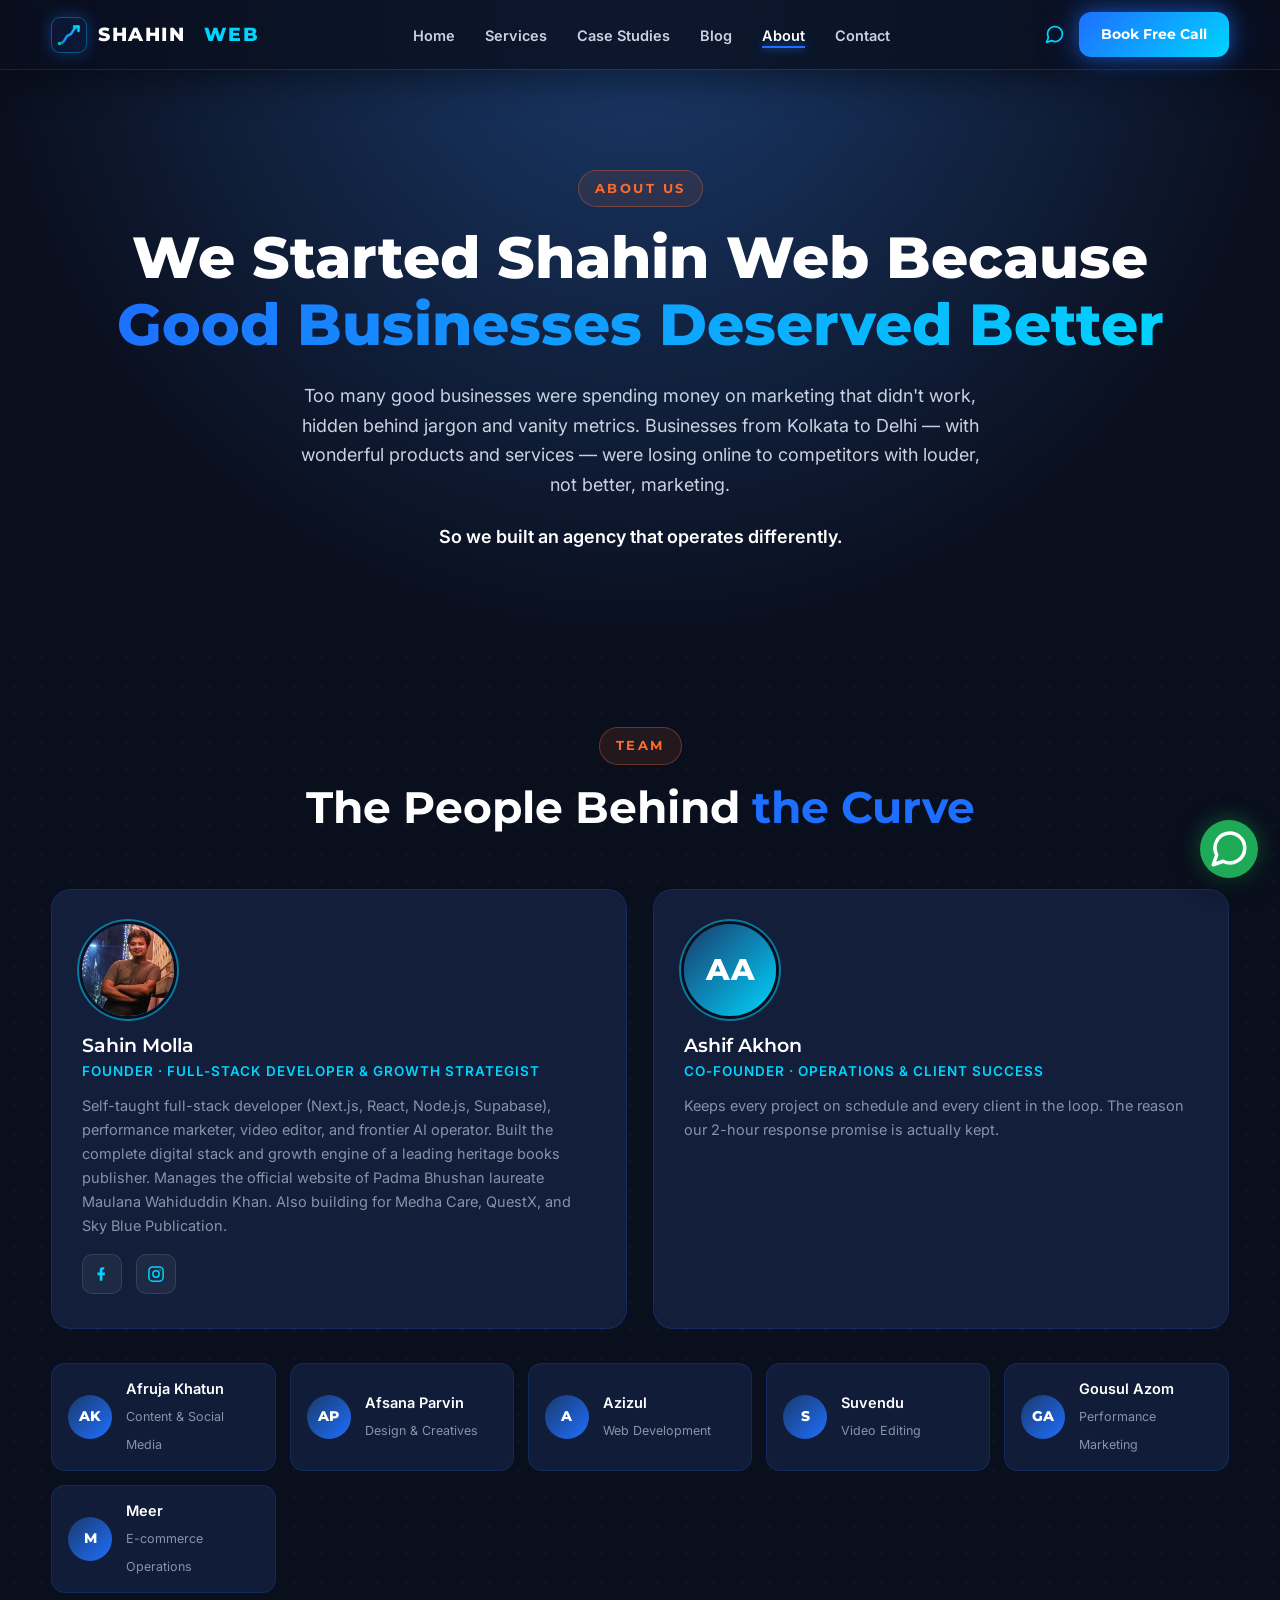
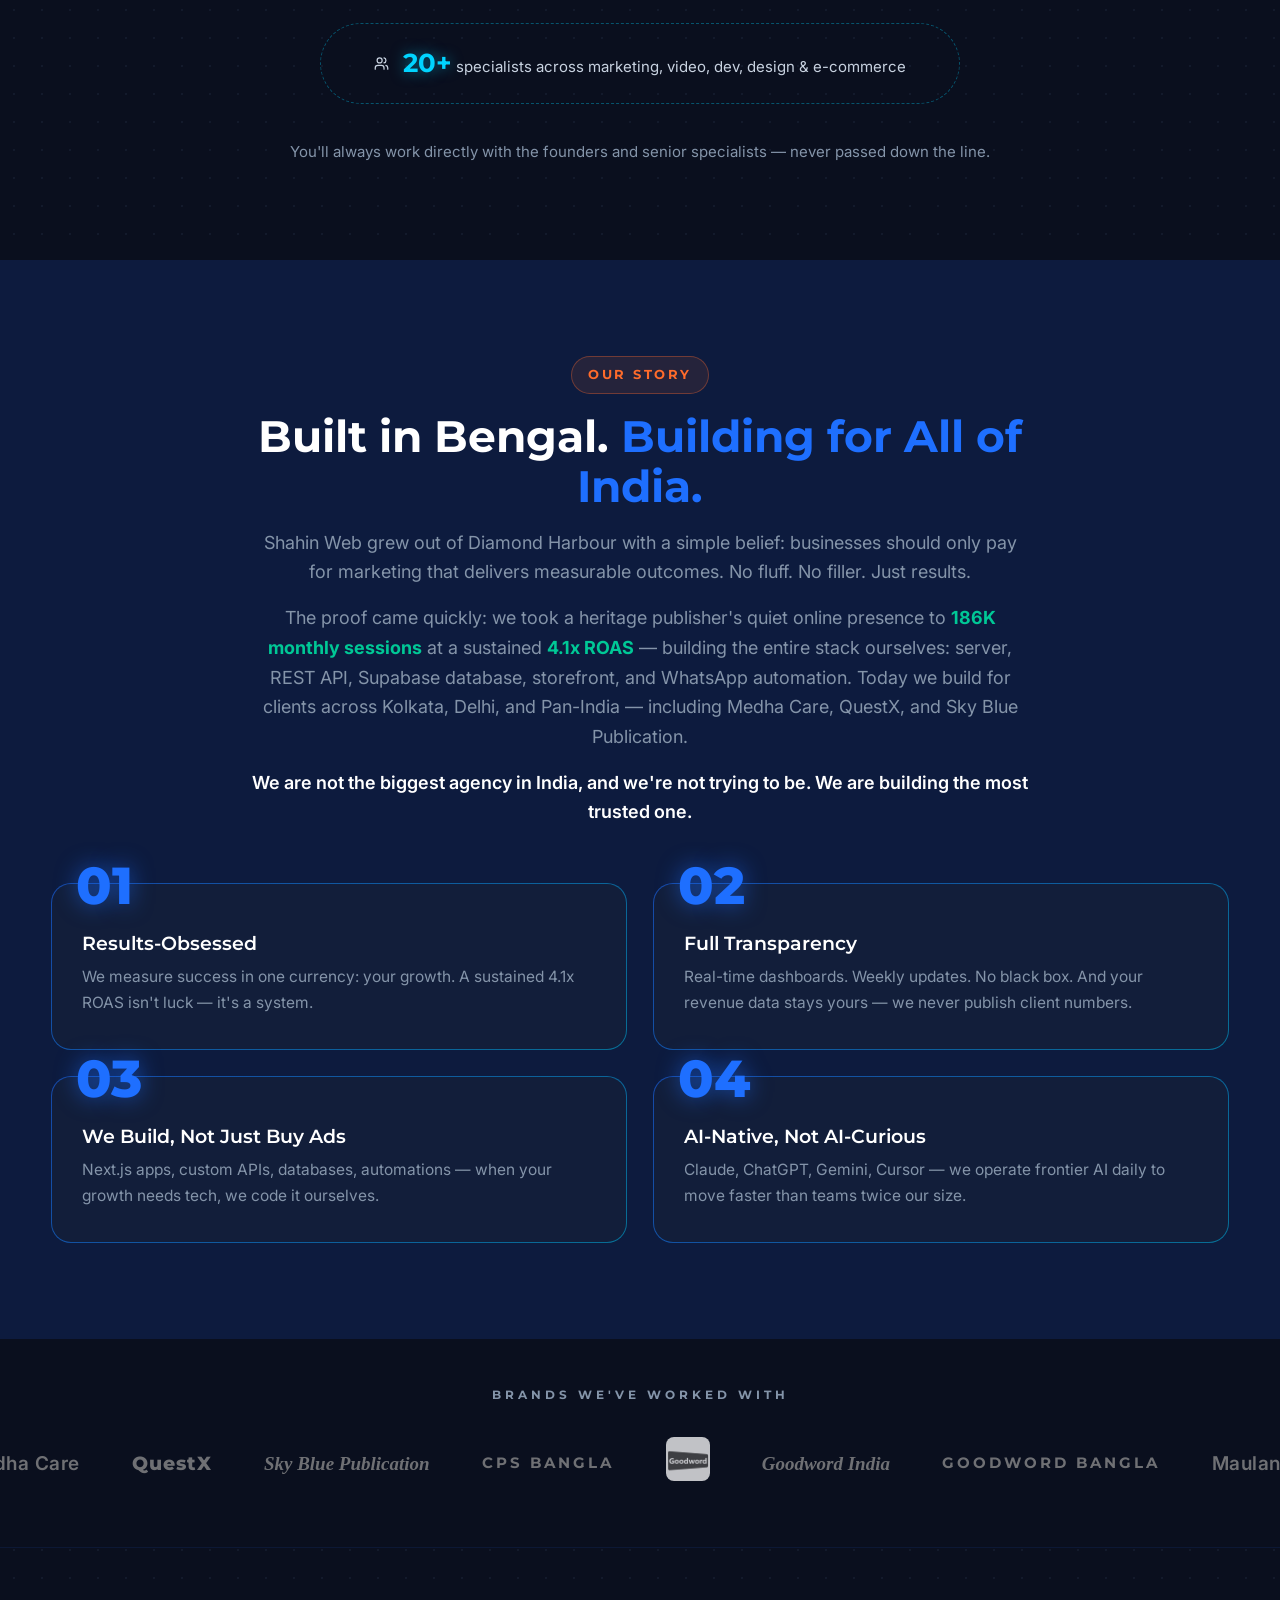
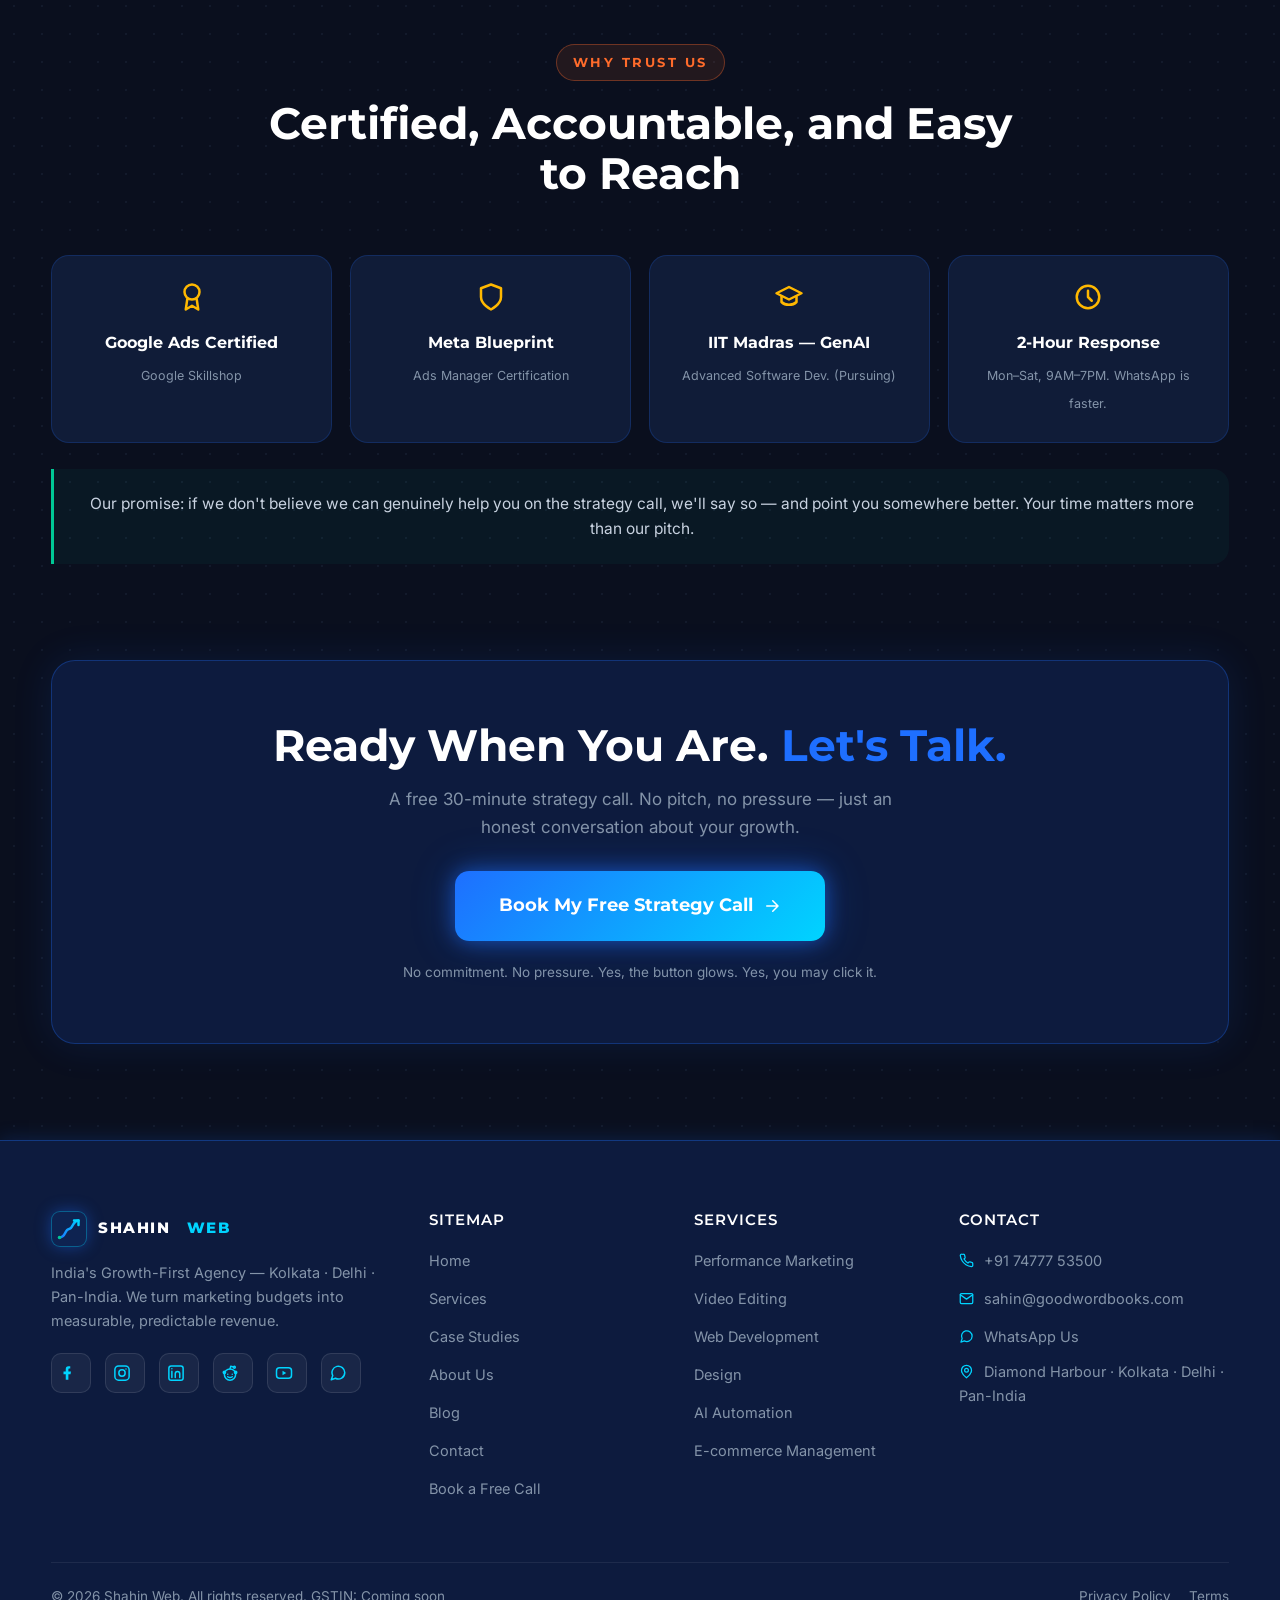
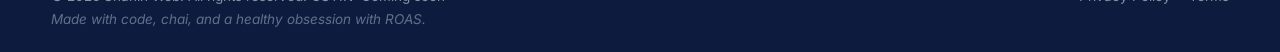
==== commit a06de07e: "Bubbles float around hero stat cards (small, logo-sized, water scatter), separate tools section remo" ====
--- a/about.html
+++ b/about.html
@@ -231,7 +231,7 @@
     </div>
     <div class="footer-bottom">
       <span>&copy; <span class="year">2026</span> Shahin Web. All rights reserved. <span data-bind="gst"></span><br><em style="opacity:.7" data-bind="footer_funny"></em></span>
-      <span><a href="#">Privacy Policy</a><a href="#">Terms</a><a href="admin.html" style="opacity:.45">Admin</a></span>
+      <span><a href="#">Privacy Policy</a><a href="#">Terms</a></span>
     </div>
   </div>
 </footer>
--- a/assets/style.css
+++ b/assets/style.css
@@ -993,6 +993,12 @@
   overflow: hidden; text-overflow: ellipsis; white-space: nowrap;
 }
 
+/* Small logo-bubbles floating around the hero stat cards */
+.hero-bubbles { position: absolute; inset: -20px; z-index: 0; pointer-events: none; }
+.bubble-sm { box-shadow: 0 6px 16px rgba(0,0,0,.3), inset 0 0 8px rgba(0,212,255,.08); }
+.bubble-sm img, .bubble-sm .ic { width: 46%; height: 46%; }
+.hero-visual .float-card { z-index: 2; }
+
 /* ---------- Mini video popup (bottom-right, small) ---------- */
 .video-mini {
   position: fixed; right: 18px; bottom: 90px; z-index: 95;
